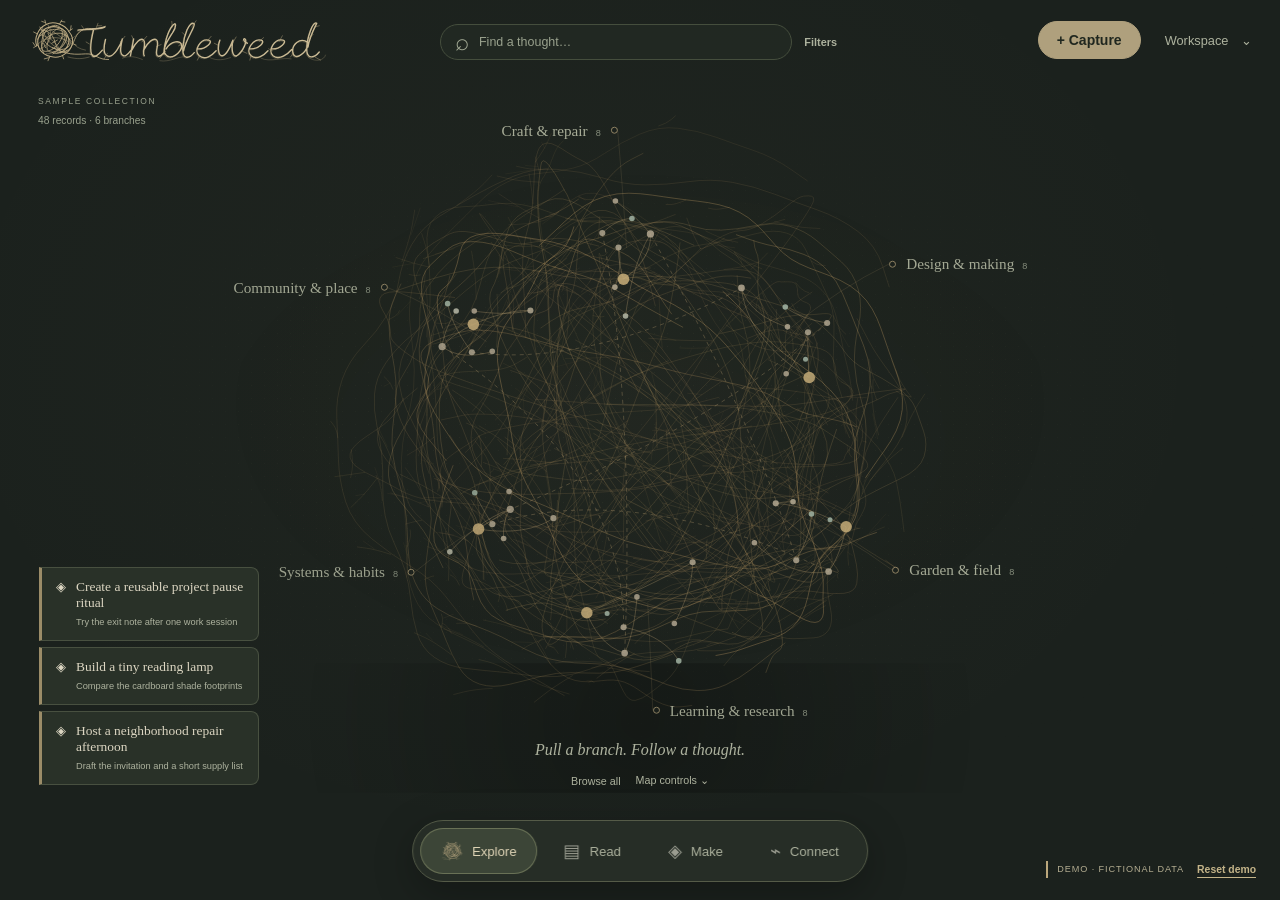
==== docs/index.html @ 44dcb873 "Discard opposing momentum when a graph swipe reverses direction" ====
<!doctype html>
<html lang="en"><head><meta charset="utf-8"><meta name="viewport" content="width=device-width,initial-scale=1"><title>Tumbleweed · Live demo</title><meta name="description" content="A living knowledge base with projects built in. Explore fictional records, gather ideas, and make something of them."><meta http-equiv="Content-Security-Policy" content="default-src 'self'; script-src 'self'; style-src 'self' 'unsafe-inline'; img-src 'self' data:; connect-src 'self'; object-src 'none'; base-uri 'none'"><link rel="icon" href="./favicon.svg?v=6e4d6adffa44"><link rel="stylesheet" href="./style.css?v=34fdeae2af04"><link rel="stylesheet" href="./specimen.css?v=c335b83e8648"><script src="./graph.js?v=e2f78379122f" defer></script><script src="./catalog.js?v=46ac04d624d8" defer></script><script src="./specimen.js?v=7e2a09590782" defer></script><script src="./demo-data.js?v=1d10bc9bbd48" defer></script><script src="./demo-model.js?v=5eaa20c61fe5" defer></script><script src="./demo-store.js?v=4294a35362fd" defer></script><script src="./app.js?v=b51d8ba93699" defer></script><script src="./demo-ui.js?v=cdccc9f09091" defer></script><link rel="stylesheet" href="./demo.css?v=04e514be0153"><script src="./context.js?v=81ff64c60347" defer></script><script src="./context-ui.js?v=6c9d27a02989" defer></script><link rel="stylesheet" href="./context.css?v=02a51be230de"></head>
<body>
<div class="shell">
 <aside class="sidebar"><button id="menu-toggle" aria-label="Toggle navigation" aria-expanded="false">☰</button><a class="brand" href="#graph" aria-label="Tumbleweed — explore knowledge"><svg class="brand-wordmark" aria-hidden="true" focusable="false" xmlns="http://www.w3.org/2000/svg" viewBox="0 0 480 90" fill="none">
  <title>Tumbleweed — an unraveling of stems</title>
  <defs>
    <!-- Each letter is drawn as a growing stem, rather than set in a font. -->
    <path id="unraveled-lettering" d="
      M80 29C91 27 109 29 123 24 M105 28C102 40 98 59 102 68C105 76 114 67 119 61
      M124 44C122 52 119 67 127 70C137 75 149 51 151 43C149 53 145 67 153 70C157 72 161 66 165 61
      M164 70C166 59 168 49 169 43M166 61C172 49 180 40 185 45C190 50 182 65 186 70M185 61C191 49 201 40 206 45C211 51 202 64 207 70C211 73 215 68 219 63
      M218 67C217 52 224 31 231 22C237 14 238 23 232 32C224 45 215 58 219 66C226 81 247 64 246 54C245 44 229 46 221 59
      M249 62C252 45 269 21 266 19C258 13 249 39 248 56C246 76 257 76 266 65
      M271 59C284 60 298 47 289 45C276 42 264 62 274 70C283 78 295 69 301 62
      M307 45C303 55 304 69 310 70C316 71 324 55 328 45C325 59 327 73 334 70C344 64 352 45 347 43C344 42 344 47 351 50
      M355 59C369 60 381 47 373 45C360 42 347 62 357 70C366 77 378 69 384 62
      M390 59C403 60 416 47 408 45C394 42 383 62 392 70C402 78 416 67 422 60
      M448 49C435 39 421 53 424 66C427 78 443 67 448 54M448 56C450 41 460 22 462 18C456 13 446 42 446 60C446 76 458 74 466 64"/>
  </defs>
  <!-- The original seed head opens on the right into the first letter. -->
  <g stroke="#bdab83" stroke-linecap="round" stroke-linejoin="round" transform="translate(1 5)">
    <path stroke-width="1.65" d="M13 49C8 37 16 20 28 15C40 8 58 15 65 27C75 39 70 55 58 62C45 73 24 65 18 55C11 43 15 29 28 21C41 15 59 20 63 34C69 50 53 65 38 60"/>
    <path stroke-width="1.3" d="M24 61C17 49 21 26 36 18C46 13 54 20 54 29C55 42 38 59 27 58C18 58 19 44 29 36C41 25 62 27 66 40C70 53 54 58 40 53C25 47 17 32 26 22"/>
    <path stroke-width="1.25" d="M14 39C23 23 47 18 57 28C67 37 54 54 43 58C28 63 27 52 32 39C36 27 50 15 56 24C63 34 54 53 39 62M20 24C30 23 40 32 42 43C46 56 52 63 62 56"/>
    <path stroke-width="1.05" opacity=".72" d="M14 47C26 35 48 32 63 42M22 18C23 33 34 51 58 57M31 16C33 28 58 33 62 47M18 54C34 49 38 32 34 23M28 62C45 63 67 41 60 29M17 32C28 31 50 45 51 61"/>
    <path stroke-width="1.2" d="M28 15L26 8M27 12L21 10M49 15L53 8M52 10L58 11M64 26L70 22M67 24L68 17M69 45L76 48M54 64L56 70M34 66L31 73M33 68L25 70M15 48L8 52M11 50L7 44M14 30L8 27M21 24L18 19M35 37L31 29M37 45L46 40M53 36L58 32M27 52L24 45"/>
  </g>
  <g stroke="#bdab83" stroke-linecap="round" stroke-linejoin="round">
    <!-- Unwinding fibers lead into the crossbar and the lower writing strand. -->
    <path stroke-width="1.35" d="M47 64C78 70 68 35 89 28C99 24 113 30 124 23M39 57C64 69 75 68 92 67C108 66 112 77 129 76"/>
    <path stroke-width=".8" opacity=".7" d="M55 35C74 45 70 57 92 61M68 43C81 39 80 28 96 26M64 72C80 76 87 75 98 72"/>
    <use href="#unraveled-lettering" stroke-width=".85" opacity=".47" transform="translate(-1.3 1.7)"/>
    <use href="#unraveled-lettering" stroke-width="2.2" stroke="#caba94"/>
    <!-- Sparse forks and loose fibers keep the letter silhouettes readable. -->
    <path stroke-width=".9" opacity=".8" d="M90 28L86 22M98 51L93 48M108 28L112 18M111 22L118 22M127 66L122 75M148 48L155 39M169 45L166 38M182 48L190 39M206 55L213 52M217 67L211 74M231 24L230 15M241 54L250 50M252 38L247 33M262 24L269 14M275 69L271 77M287 46L293 39M304 53L298 50M326 52L333 40M341 62L350 66M357 69L355 77M370 47L377 41M391 62L385 59M402 47L407 38M425 65L420 72M450 42L456 36M459 24L466 22M459 72L468 77"/>
    <path stroke-width=".75" opacity=".58" d="M151 74C163 69 173 72 183 76M211 78C227 81 241 70 251 72M291 73C303 79 314 76 324 73M373 74C387 81 407 72 421 75M449 73C461 81 474 77 476 69"/>
  </g>
</svg>
</a>
 <button class="primary capture" id="capture">+ Capture</button>
 <nav class="workspace-dock" aria-label="Workspace"><button data-view="graph"><span aria-hidden="true"><img class="dock-mark" src="./favicon.svg?v=6e4d6adffa44" alt="" width="22" height="22"></span> Explore</button><button data-view="knowledge"><span>▤</span> Read <b id="record-count">0</b></button><button data-view="projects"><span>◈</span> Make <b id="project-count">0</b></button><button data-view="discover"><span>⌁</span> Connect</button></nav>
 <div class="sidebar-bottom"><details class="workspace-tools"><summary>Workspace</summary><nav aria-label="Tools"><button data-view="decisions">Decisions</button><button data-view="imports">Demo workspace & backups</button><button data-view="review">Collection review</button><button data-view="guide">Field guide</button></nav><div class="local-badge"><i></i><div>Your browser copy<small id="save-label">Opening demo…</small></div></div></details></div>
 </aside>
 <main><header><div class="breadcrumb">WORKSPACE <span>/</span> <b id="view-label">Tumbleweed</b></div><button class="subtle" id="reload">Reload</button><button class="subtle" id="backup">Export backup</button></header>
 <div class="page-heading"><div><div class="eyebrow" id="eyebrow">CONNECTIONS THAT COMPOUND</div><h1 id="title">Your knowledge, connected.</h1><p id="subtitle">Follow the evidence. Find what your next project can use.</p></div><div class="heading-stat"><strong id="count">0</strong><span>pieces of knowledge</span></div></div>
 <section class="toolbar" aria-label="Knowledge filters"><label class="search"><span>⌕</span><input id="search" type="search" placeholder="Find a thought…" aria-label="Search knowledge"></label><button id="filter-toggle" type="button" aria-expanded="false">Filters</button><select id="collection" aria-label="Collection"><option value="">All collections</option></select><select id="sort" aria-label="Sort records"><option value="title">Title A–Z</option><option value="recent">Newest dated first</option></select><select id="topic" aria-label="Topic"><option value="">All topics</option></select><select id="coverage" aria-label="Evidence coverage"><option value="">All evidence</option></select><details class="filters"><summary>More filters</summary><div><label>From date <input id="from-date" type="date"></label><label>To date <input id="to-date" type="date"></label><label><input id="archived" type="checkbox"> Include archived</label><button id="clear-filters">Clear filters</button></div></details></section>
 <div id="content" aria-live="polite"></div>
 </main>
</div>
<dialog id="detail" class="detail-dialog"><div id="detail-content"></div></dialog>
<dialog id="editor"><form id="edit-form"><div class="dialog-head"><h2 id="editor-title">Capture something</h2><button type="button" data-close="editor" aria-label="Close editor">×</button></div><input type="hidden" name="id"><div class="form-grid"><label>Kind<select name="kind"><option value="note">Note</option><option value="project">Project</option><option value="experience">Experience</option><option value="resource">Resource</option><option value="decision">Decision</option></select></label><label>Status<select name="status"><option value="reference">Reference</option><option value="planned">Planned</option><option value="active">Active</option><option value="paused">Paused</option><option value="completed">Completed</option></select></label></div><label>Title<input name="title" required maxlength="500"></label><label>Notes / context<textarea name="summary" rows="8"></textarea></label><label>Collection <small>Optional personal grouping</small><input name="collection" maxlength="120"></label><label>Topics <small>Comma separated</small><input name="topics"></label><label>Resource link <small>Optional</small><input name="url" type="url" placeholder="https://"></label><div class="project-fields"><h3>Continue with a clear next step</h3><label>I stopped at<input name="stopped_at"></label><label>Next time, start with<input name="next_action"></label><label>Before leaving, put away<input name="put_away"></label><label>Tasks <small>One per line; start completed tasks with [x]</small><textarea name="tasks" rows="4"></textarea></label></div><p class="muted" id="edit-note"></p><div class="form-error" role="alert"></div><footer><button type="button" data-close="editor">Cancel</button><button class="primary" type="submit">Save in this browser</button></footer></form></dialog>
<dialog id="link-dialog"><form id="link-form"><div class="dialog-head"><h2>Make a meaningful connection</h2><button type="button" data-close="link-dialog" aria-label="Close connection editor">×</button></div><label>From<select name="from" required></select></label><label>Relationship<select name="relation"><option value="supports">Supports</option><option value="informs">Informs</option><option value="depends_on">Depends on</option><option value="implements">Implements</option><option value="grew_from">Grew from</option><option value="revision_of">Revision of</option><option value="supersedes">Supersedes</option><option value="related_to">Related to</option><option value="links_to">Links to</option></select></label><label>To<select name="to" required></select></label><label>Basis<select name="basis"><option value="inferred">Inferred association</option><option value="explicit">Explicit relationship</option></select></label><label>Why does this connection matter?<textarea name="rationale" rows="4" required></textarea></label><p class="muted">Shared topics suggest relevance. They do not establish dependency or prove a claim.</p><div class="form-error" role="alert"></div><footer><button type="button" data-close="link-dialog">Cancel</button><button class="primary">Save relationship</button></footer></form></dialog>
<dialog id="confirm-dialog"><div class="dialog-head"><h2 id="confirm-title"></h2></div><p id="confirm-text"></p><footer><button id="confirm-no">Cancel</button><button class="primary" id="confirm-yes">Continue</button></footer></dialog>
<div id="toast" role="status" hidden></div>
<noscript>This local application requires JavaScript. Your data remains in the data folder.</noscript>
<aside class="demo-banner" aria-label="Demo status"><span>DEMO · FICTIONAL DATA</span><button id="demo-banner-reset">Reset demo</button></aside></body></html>
---- docs/style.css ----
@charset "UTF-8";
:root{font-family:Inter,"Segoe UI",sans-serif;color:#1f3032;background:#f5f7f8;font-size:16px;--green:#235b51;--line:#e1e7e8;--muted:#607477;--purple:#7f70bd;--blue:#427ea9;--orange:#bd8543}
[hidden]{display:none!important}#menu-toggle{display:none}
.record-card{min-width:0;overflow-wrap:anywhere}.record-card>*{max-width:100%}.title-muted{color:#a0a39b}
*{box-sizing:border-box}body{margin:0}button,input,select,textarea{font:inherit}button,a,input,select,textarea,summary{outline-offset:4px}button{cursor:pointer;border:1px solid #d5dfe0;background:white;color:#30484a;padding:10px 15px;border-radius:8px;font-size:.875rem;font-weight:600}button:hover{background:#edf4f2;border-color:#a7beb8}button:disabled{opacity:.5;cursor:wait}button.primary{background:#245d52;color:white;border-color:#245d52}button.primary:hover{background:#17483f}.subtle{background:transparent}.shell{display:grid;grid-template-columns:242px minmax(0,1fr);min-height:100vh}.sidebar{position:sticky;top:0;height:100vh;border-right:1px solid var(--line);background:#fff;padding:30px 18px 18px;display:flex;flex-direction:column}.brand{display:flex;align-items:center;gap:11px;color:#183b36;text-decoration:none;font-size:1.35rem;font-weight:750;padding:0 8px 30px}.brand-mark{font-size:2.4rem;line-height:1}.brand small{display:block;font-size:.63rem;letter-spacing:.14em;color:#7b8b8a;margin-top:5px}.capture{width:100%;margin-bottom:26px;padding:13px}nav{display:flex;flex-direction:column;gap:6px}nav button{border:0;background:none;text-align:left;display:flex;align-items:center;gap:12px;padding:12px 14px;font-weight:500}nav button span{width:20px;font-size:1.15rem;color:#67827d}nav button.active{background:#e7f0ed;color:#164f41;font-weight:650}nav b{margin-left:auto;font-size:.75rem;background:#e6ecea;border-radius:5px;padding:2px 6px}.sidebar-bottom{margin-top:auto}.local-badge{border-top:1px solid var(--line);margin-top:20px;padding:20px 8px 0;display:flex;gap:10px;font-size:.8rem}.local-badge i{width:7px;height:7px;background:#488676;border-radius:50%;margin-top:6px}.local-badge small{display:block;font-size:.75rem;color:var(--muted);margin-top:5px}main{min-width:0;padding:0 38px 40px}header{height:78px;border-bottom:1px solid var(--line);display:flex;align-items:center;gap:10px}.breadcrumb{flex:1;font-size:.7rem;letter-spacing:.12em;color:#718588}.breadcrumb span{margin:0 14px;color:#a4b2b2}.breadcrumb b{font-size:.8rem;letter-spacing:0;font-weight:500;color:#475f60}.page-heading{display:flex;align-items:center;justify-content:space-between;gap:20px;padding:34px 0 25px}.eyebrow{font-size:.69rem;letter-spacing:.18em;color:#588275;font-weight:700}h1{font-size:clamp(1.7rem,2.5vw,2.5rem);letter-spacing:-.04em;margin:10px 0;font-weight:600}h2{font-size:1.25rem;letter-spacing:-.02em;font-weight:600}h3{font-size:1rem;font-weight:650}p{line-height:1.65}.page-heading p{color:var(--muted);margin:0;font-size:.9rem}.heading-stat{text-align:right;flex-shrink:0}.heading-stat strong{display:block;font-size:2rem;font-weight:500;letter-spacing:-.04em}.heading-stat span{font-size:.75rem;color:var(--muted)}.toolbar{display:flex;gap:10px;margin-bottom:20px;align-items:center}.search{display:flex;align-items:center;gap:10px;flex:1;border:1px solid #dbe4e5;border-radius:8px;background:#fff;padding:0 13px}.search span{font-size:1.5rem;color:#77918c}.search input{width:100%;border:none;background:none;padding:12px 0;font-size:.875rem;min-width:100px}.toolbar select{max-width:190px}input,textarea,select{color:#2a4042;background:#fff;border:1px solid #d4dfe0;border-radius:7px;padding:10px 12px;font-size:.875rem}textarea{resize:vertical;line-height:1.6}.filters{position:relative;font-size:.875rem;z-index:3}.filters summary{cursor:pointer;list-style:none;border:1px solid #d4dfe0;border-radius:7px;padding:11px 12px;background:white}.filters>div{position:absolute;right:0;top:50px;width:245px;background:white;padding:18px;box-shadow:0 12px 45px #173c3920;border:1px solid var(--line);border-radius:10px}.filters label{display:block;margin-bottom:12px}.filters input[type=date]{display:block;width:100%;margin-top:6px}.graph-layout{display:grid;grid-template-columns:minmax(0,1fr) 285px;gap:18px}.graph-card{background:#fff;border:1px solid var(--line);border-radius:13px;overflow:hidden;position:relative}.graph-top{display:flex;justify-content:space-between;gap:15px;align-items:center;padding:19px 22px;border-bottom:1px solid #edf1f1}.graph-top strong{font-size:.9rem;font-weight:600}.graph-top small{display:block;color:var(--muted);font-size:.75rem;margin-top:4px}.pill{display:inline-block;font-size:.72rem;border:1px solid #dce6e3;background:#f6faf8;color:#4e7368;padding:5px 9px;border-radius:20px;white-space:nowrap}.graph-stage{height:470px;position:relative;background:radial-gradient(ellipse at center,#f2f8f6 0%,#fff 72%)}canvas{width:100%;height:100%;display:block;cursor:grab;touch-action:none}.graph-hint{position:absolute;bottom:15px;left:20px;font-size:.72rem;color:#78908a;pointer-events:none}.graph-controls{display:flex;gap:6px;position:absolute;right:15px;bottom:15px}.graph-controls button{padding:6px 10px;background:#fffffff0}.graph-footer{border-top:1px solid #edf1f1;padding:15px 20px;display:flex;gap:17px;flex-wrap:wrap;color:var(--muted);font-size:.75rem}.legend-dot{display:inline-block;width:7px;height:7px;border-radius:50%;margin-right:6px}.side-stack{display:flex;flex-direction:column;gap:16px}.panel{background:#fff;border:1px solid var(--line);border-radius:12px;padding:22px}.panel h2{margin:0 0 14px;font-size:1rem}.panel p{font-size:.875rem;color:var(--muted)}.panel small{font-size:.75rem;color:var(--muted);line-height:1.6}.mini-record{border:0;border-bottom:1px solid #edf1f1;border-radius:0;background:none;padding:12px 0;display:block;width:100%;text-align:left;font-size:.875rem;font-weight:500;line-height:1.45}.mini-record:last-child{border:0}.mini-record small{display:block;margin-top:5px;font-size:.72rem}.section-heading{display:flex;align-items:center;justify-content:space-between;gap:14px;margin:25px 0 15px}.section-heading h2{margin:0}.section-heading span{font-size:.8rem;color:var(--muted)}.cards{display:grid;grid-template-columns:repeat(3,minmax(0,1fr));gap:16px}.record-card{background:#fff;border:1px solid var(--line);border-radius:11px;padding:21px;cursor:pointer;text-align:left;color:inherit;display:flex;flex-direction:column;gap:10px;font-weight:400;min-height:205px;transition:border-color .15s,transform .15s}.record-card:hover{transform:translateY(-2px);background:white;border-color:#9dbcb0}.card-meta{display:flex;gap:8px;align-items:center;font-size:.69rem;text-transform:uppercase;letter-spacing:.08em;color:#6d8981}.record-card h3{font-size:1.05rem;line-height:1.45;margin:0;color:#233e3a}.record-card p{font-size:.875rem;color:var(--muted);margin:0;display:-webkit-box;-webkit-line-clamp:3;-webkit-box-orient:vertical;overflow:hidden}.tags{display:flex;gap:6px;flex-wrap:wrap;margin-top:auto;padding-top:8px}.tag{background:#f0f4f4;color:#58716c;font-size:.7rem;border-radius:4px;padding:4px 7px}.empty{padding:45px;background:#fff;border:1px dashed #b6cbc5;border-radius:12px;text-align:center;max-width:750px;margin:20px auto}.empty h2{font-size:1.4rem}.empty p{color:var(--muted)}.empty button{margin-top:10px}.notice{padding:15px 18px;border:1px solid #dbe7e2;background:#eef5f2;border-radius:8px;font-size:.875rem;line-height:1.6;margin-bottom:18px;color:#405f55}.muted{color:var(--muted);font-size:.875rem}.detail-dialog{width:830px;max-height:92vh}.dialog-head{display:flex;justify-content:space-between;align-items:flex-start;gap:20px;margin-bottom:20px}.dialog-head h2{margin:0;line-height:1.45;font-size:1.45rem}.dialog-head button{border:0;font-size:1.4rem;padding:0 8px;background:none}.detail-actions{display:flex;gap:8px;flex-wrap:wrap;margin:20px 0}.prose{white-space:pre-wrap;overflow-wrap:anywhere;line-height:1.75;font-size:.95rem}.evidence-box{border:1px solid var(--line);border-radius:8px;padding:17px;margin:12px 0}.evidence-box p{margin:8px 0;font-size:.875rem}.evidence-box summary{cursor:pointer;color:#2b554c;line-height:1.5}.evidence-box pre,pre.raw{white-space:pre-wrap;word-break:break-word;font-family:Consolas,monospace;font-size:.8rem;color:#455b5d;background:#f5f7f8;padding:12px;border-radius:6px;max-height:350px;overflow:auto}.status{display:inline-block;background:#edf0f8;color:#655783;padding:4px 7px;border-radius:4px;font-size:.72rem;margin-right:5px}.status.inferred{background:#fff3df;color:#816125}.source-id{font-family:Consolas,monospace;font-size:.75rem;word-break:break-all;color:#647877}.connection{display:flex;gap:10px;align-items:flex-start;padding:15px 0;border-bottom:1px solid var(--line)}.connection>div{flex:1;min-width:0}.connection button.record-link{border:0;background:none;padding:0;text-align:left;font-size:.9rem;color:#245f52}.connection p{font-size:.875rem;margin:8px 0;line-height:1.6}.connection small{color:var(--muted)}.connection .direction{font-size:1.4rem;color:#8ca89f}.tasks label{display:flex;gap:10px;padding:10px 0;border-bottom:1px solid #edf1f1;font-size:.9rem}.tasks input{width:18px;height:18px}.tasks .done{text-decoration:line-through;color:#7b8c8c}dialog{width:640px;max-width:calc(100vw - 28px);max-height:90vh;border:1px solid var(--line);border-radius:14px;padding:28px;color:#233c3a;box-shadow:0 25px 100px #122c3940}dialog::backdrop{background:#19343269;backdrop-filter:blur(3px)}dialog label{display:block;font-size:.875rem;font-weight:500;margin:14px 0}dialog label>input,dialog label>select,dialog label>textarea{display:block;width:100%;margin-top:7px}dialog label small{font-weight:400;color:var(--muted);margin-left:5px}dialog footer{display:flex;gap:10px;justify-content:flex-end;border-top:1px solid var(--line);padding-top:20px;margin-top:24px}.form-grid{display:grid;grid-template-columns:1fr 1fr;gap:15px}.project-fields{border-top:1px solid var(--line);margin-top:20px;padding-top:5px}.form-error{color:#973f3f;font-size:.875rem;line-height:1.6}.import-grid{display:grid;grid-template-columns:1fr 1fr;gap:20px}.import-grid label{display:block;margin:15px 0;font-size:.875rem}.import-grid input{display:block;width:100%;margin-top:8px}.import-grid input[type=file]{font-size:.8rem;padding:10px}.preview{margin-top:20px}.conflict{padding:12px;border:1px solid #e3d9c7;background:#fffaf1;margin:10px 0;border-radius:8px}.conflict label{display:flex;gap:10px;align-items:center;font-size:.9rem}.conflict input{width:auto}.diff{display:grid;grid-template-columns:1fr 1fr;gap:10px}.diff pre{max-height:200px}.history-row{padding:16px 0;border-top:1px solid var(--line);display:flex;justify-content:space-between;align-items:center;gap:15px;font-size:.875rem}.history-row small{display:block;margin-top:6px;color:var(--muted)}.guide{max-width:900px}.guide p,.guide li{font-size:.95rem;line-height:1.8}.guide li{margin:10px 0}.guide code{background:#eef2f3;padding:3px 6px;overflow-wrap:anywhere}.guide a{color:#23664f}.suggestion{margin-bottom:14px}.suggestion h3{font-size:1.1rem;line-height:1.5}.suggestion p{font-size:.875rem}.suggestion footer{display:flex;gap:10px}.view-switch{display:flex;gap:8px}.results-note{font-size:.8rem;color:var(--muted);margin-bottom:16px}#toast{position:fixed;bottom:25px;left:50%;transform:translateX(-50%);padding:14px 22px;background:#183e36;color:white;border-radius:9px;box-shadow:0 6px 35px #0002;z-index:100;font-size:.9rem;max-width:90vw}#confirm-dialog{max-width:480px}.progress{height:4px;background:#e9efed;border-radius:10px;margin-top:6px;overflow:hidden}.progress span{display:block;background:#57947c;height:100%}.pagination{display:flex;justify-content:center;align-items:center;gap:15px;margin:22px 0;font-size:.875rem}.detail-section{margin-top:28px}.detail-section h3{margin-bottom:12px}.topic-buttons{display:flex;gap:6px;flex-wrap:wrap}.topic-buttons button{font-size:.75rem;padding:5px 9px}.small-label{color:var(--muted);font-size:.75rem}.error-banner{padding:20px;background:#fff1ef;color:#8a3830;border:1px solid #eac8c4;border-radius:8px}.filter-empty{padding:24px;text-align:center;font-size:.875rem;color:var(--muted)}
@media(min-width:1500px){main{padding-left:55px;padding-right:55px}.graph-stage{height:540px}.graph-layout{grid-template-columns:minmax(0,1fr) 330px}}
@media(max-width:1150px){.shell{grid-template-columns:205px minmax(0,1fr)}.sidebar{padding:25px 12px}.brand{font-size:1.15rem}main{padding:0 24px 30px}.graph-layout{grid-template-columns:1fr}.side-stack{display:grid;grid-template-columns:1fr 1fr}.cards{grid-template-columns:repeat(2,minmax(0,1fr))}.toolbar{flex-wrap:wrap}.search{flex-basis:100%}.graph-stage{height:440px}}
@media(max-width:700px){.shell{display:block}.sidebar{position:static;height:auto;border-right:0;padding:18px 16px}.brand{padding-bottom:15px}.capture{margin-bottom:12px}.sidebar nav{flex-direction:row;flex-wrap:wrap;gap:3px}.sidebar nav button{padding:8px;font-size:.8rem}.sidebar nav button span{display:none}.sidebar-bottom{margin-top:8px}.local-badge{display:none}main{padding:0 16px 25px}header{height:60px}.breadcrumb{font-size:.6rem}.breadcrumb span{margin:0 6px}.page-heading{padding:24px 0 18px}.heading-stat{display:none}.cards,.side-stack,.import-grid{grid-template-columns:1fr}.toolbar select{max-width:calc(50% - 5px);flex:1}.graph-stage{height:365px}.graph-top{padding:16px}.graph-hint{bottom:55px}.graph-footer{gap:10px;font-size:.7rem}.form-grid,.diff{grid-template-columns:1fr}dialog{padding:22px}.detail-actions button{flex:1}.page-heading p{font-size:.85rem}h1{font-size:1.8rem}}
@media(prefers-reduced-motion:reduce){*{transition:none!important;scroll-behavior:auto!important}}
/* Match the original Tumbleweed's charcoal, paper-gold and fine branching lines. */
:root{color-scheme:dark;color:#e3e3db;background:#191b1c;--green:#dfb477;--line:#303435;--muted:#a2a7a4;--purple:#b8a5d2;--blue:#8cb8c7;--orange:#dfb477}
body{background:#191b1c}.sidebar{background:#161819}.brand{color:#e7e5dc}.brand-mark{color:#dbb77e}.brand small{color:#8c928d}.sidebar nav button{color:#a9afaa}.sidebar nav button span{color:#9b9d91}.sidebar nav button.active{color:#e9c68b;background:#302a21}.sidebar nav b{background:#34342e;color:#c3c8be}.local-badge{color:#bec7bc}.local-badge i{background:#d8b375}.breadcrumb{color:#8d9791}.breadcrumb b{color:#c2c9c1}.breadcrumb span{color:#747a74}button{background:#222627;color:#d5d8d0;border-color:#3e4444}button:hover{background:#303433;border-color:#696b5b}button.primary{background:#dfb477;border-color:#dfb477;color:#201e19}button.primary:hover{background:#ebc68e;border-color:#ebc68e}.subtle{background:transparent}.eyebrow{color:#b1a58d}.page-heading{padding-top:34px;padding-bottom:25px}h1{font-size:clamp(1.85rem,2.6vw,2.7rem);max-width:680px;line-height:1.2;letter-spacing:-.045em;font-weight:500}.page-heading p{color:#9a9f9b}input,select,textarea{background:#1b1e1f;border-color:#3b4241;color:#e0e2d9}.search{background:#1f2223;border-color:#343a39}.search input{color:#e1e2d9}.search span{color:#a2a994}.filters summary,.filters>div{background:#232728;border-color:#3a403e}.panel,.record-card,.graph-card{background:#1d2021;border-color:#333737}.graph-card{background:#1a1c1d}.graph-top{border-color:#303433}.graph-stage{background:radial-gradient(ellipse at 48% 48%,#202221 0%,#1a1c1d 69%);height:540px}.graph-controls button{background:#222626eb;border-color:#414844;color:#dddcca}.graph-hint{color:#989c8f}.graph-footer{border-color:#303433;color:#a6afa5}.graph-footnote{padding:0 20px 15px;color:#8e978d;font-size:.72rem;line-height:1.6}.pill{background:#292c26;border-color:#454737;color:#c9c4a5}.graph-options{display:flex;gap:16px;align-items:center;padding:14px 20px 0;flex-wrap:wrap}.graph-options select{flex:1;max-width:300px;min-width:140px;font-size:.8rem}.graph-options label{font-size:.75rem;color:#b3b9aa;display:flex;align-items:center;gap:6px}.graph-options input{accent-color:#dfb477}.record-card:hover{background:#222726;border-color:#6f715c}.record-card h3{color:#dedfd4}.card-meta{color:#b8ad94}.tag{background:#2c3330;color:#afbfb1}.tags{gap:7px}.mini-record{border-color:#303736;color:#dedfd4}.notice{background:#292b24;border-color:#444636;color:#c8c9b7}.empty{background:#1d2121;border-color:#5a655b}.evidence-box{border-color:#3a4340}.evidence-box summary{color:#d5c59f}.evidence-box pre,pre.raw{color:#bec9c0;background:#171b1c}.status{background:#32313c;color:#c6bbd8}.status.inferred{background:#383021;color:#dabd82}.source-id{color:#a0afa3}.connection{border-color:#343d37}.connection .direction{color:#b1a583}.connection button.record-link{color:#e0c58d}.tasks label{border-color:#333c35}.tasks input{accent-color:#dfb477}.tasks .done{color:#93a28f}.progress{background:#333a32}.progress span{background:#c3ac79}dialog{background:#222627;border-color:#414a43;color:#e0e1d7}dialog::backdrop{background:#080d0fc9}.conflict{background:#302a21;border-color:#635338}.guide a,.prose a{color:#e0c08b}.guide code{background:#30362f}.error-banner{background:#392726;border-color:#72514b;color:#edc2b6}.form-error{color:#efb5a6}#toast{background:#e0bd84;color:#25241d}.graph-controls{bottom:16px}.record-card:focus-visible,button:focus-visible,a:focus-visible{outline:2px solid #e0bd84}.connection small,.panel small{color:#a3aea2}
@media(min-width:1500px){.graph-stage{height:610px}.graph-layout{grid-template-columns:minmax(0,1fr) 310px}}
@media(max-width:1150px){.graph-stage{height:520px}}
@media(max-width:700px){.graph-stage{height:430px}.graph-options{padding:12px 15px 0;gap:11px}.graph-options select{max-width:100%}h1{font-size:2rem}.graph-footnote{font-size:.72rem}.graph-hint{bottom:60px}.graph-controls{right:12px;bottom:15px}.brand{padding-bottom:15px}}
@media(max-width:700px){.sidebar{display:grid;grid-template-columns:auto 1fr auto;align-items:center;gap:12px;padding:15px}#menu-toggle{display:block;padding:8px 10px}.brand{padding:0;font-size:1.1rem;gap:7px}.brand-mark{font-size:1.8rem}.brand small{font-size:.56rem}.capture{margin:0;width:auto;font-size:0;padding:9px 14px}.capture::after{content:'+';font-size:1.25rem}.sidebar>nav,.sidebar-bottom{display:none}.sidebar.mobile-open>nav,.sidebar.mobile-open .sidebar-bottom{display:flex;grid-column:1/-1}.sidebar.mobile-open .sidebar-bottom nav{display:flex}.sidebar-bottom{margin-top:0}header{height:55px}.page-heading{padding-top:22px}}

/* Review: readable, source-preserving collections and conversations. */
.toolbar{flex-wrap:wrap}.toolbar .search{min-width:220px;flex:1}.collection-shortcuts{display:flex;flex-wrap:wrap;gap:8px;margin:0 0 22px}.collection-shortcuts button{border-radius:20px;padding:9px 14px}.collection-shortcuts small{margin-left:6px;color:var(--muted)}.review-stats{display:grid;grid-template-columns:repeat(4,minmax(0,1fr));gap:14px}.review-stats strong{font-size:32px;color:var(--green)}.review-stats~.panel{margin-top:18px}.message{border:1px solid var(--border);border-radius:12px;padding:18px;margin:14px 0;background:rgba(255,255,255,.025)}.message.user-message{border-left:3px solid #c6a15d}.message header{padding:0;margin-bottom:14px;display:flex;justify-content:space-between;gap:12px;flex-wrap:wrap}.message time{font-size:12px;color:var(--muted)}.message details{margin-top:15px}.message .prose{overflow-wrap:anywhere;white-space:pre-wrap}.record-card .small-label{line-height:1.6}select:disabled{opacity:.6}@media(max-width:700px){.review-stats{grid-template-columns:repeat(2,minmax(0,1fr))}.toolbar>*{max-width:100%}}

.detail-jumps{display:flex;flex-wrap:wrap;gap:6px;margin:14px 0}.detail-jumps button{font-size:12px;padding:6px 10px}.detail-section{scroll-margin-top:16px}
/* Tumbleweed spatial workspace — local, source-preserving, no external assets. */
:root{--paper:#d9ccb1;--ink:#292922;--amber:#ddb879;--muted:#aaa99c;--line:#ffffff16;font-family:"Segoe UI",sans-serif;background:#171b1a}body{background:radial-gradient(ellipse at 48% 30%,#2e302820,transparent 60%),#171b1a}.shell{display:block;min-height:100vh}.sidebar{position:relative;z-index:12;height:86px;display:flex;flex-direction:row;align-items:center;padding:20px 38px;border:0;background:transparent;gap:24px}.brand{padding:0;gap:12px;font-family:Georgia,serif;font-size:1.6rem;font-weight:400;letter-spacing:-.05em}.brand-mark{font-size:2.7rem;line-height:1}.brand small{font-family:"Segoe UI",sans-serif;font-size:.54rem;letter-spacing:.19em;margin-top:7px;color:#a7a695}.capture{width:auto;margin:0 0 0 auto;padding:10px 18px;border-radius:30px}.sidebar-bottom{margin:0}.workspace-tools{position:relative;font-size:.8rem}.workspace-tools>summary{cursor:pointer;padding:10px 0;color:#b7baac;list-style:none}.workspace-tools>summary:after{content:' ⌄';margin-left:9px}.workspace-tools[open]{background:#232823;border-radius:12px}.workspace-tools[open]>summary{padding:10px 15px}.workspace-tools>nav{position:absolute;right:0;top:36px;width:230px;padding:14px;background:#232823;border:1px solid #4c5140;border-radius:12px 12px 0 0;box-shadow:0 20px 60px #0008}.workspace-tools .local-badge{position:absolute;right:0;top:236px;width:230px;background:#232823;padding:15px;margin:0;border:1px solid #4c5140;border-top:0;border-radius:0 0 12px 12px;font-size:.73rem}.workspace-dock{position:fixed;bottom:22px;left:50%;transform:translateX(-50%);display:flex!important;flex-direction:row!important;gap:5px;padding:7px;border:1px solid #747b4e50;background:#252a24f2;backdrop-filter:blur(16px);border-radius:45px;box-shadow:0 12px 50px #0006;z-index:20}.sidebar .workspace-dock button{padding:12px 21px;border-radius:30px;font-size:.82rem;white-space:nowrap;gap:9px}.sidebar .workspace-dock button.active{background:#d9ba80;color:#25281f}.sidebar .workspace-dock button.active span{color:#25281f}.workspace-dock b{display:none}.workspace-dock span{display:inline!important;width:auto!important}.sidebar nav button{color:#bfc2b3}.sidebar #menu-toggle{display:none!important}main{padding:0 38px 120px;max-width:1800px;margin:auto}main>header{position:absolute;top:29px;right:270px;height:auto;border:0;gap:12px}.breadcrumb{display:none}main>header button{font-size:.72rem;border:0;color:#a5aa9e;padding:5px;background:none}.page-heading{padding:30px 0 24px;align-items:flex-end}.page-heading h1{font-family:Georgia,"Times New Roman",serif;font-size:clamp(2.5rem,4.2vw,4.7rem);font-weight:400;letter-spacing:-.055em;line-height:1.06;max-width:1000px}.page-heading h1 em{font-weight:400;color:#dec38e}.page-heading p{font-size:.85rem;color:#a7aa9c;margin-top:18px}.eyebrow,.margin-label{font-family:"Segoe UI",sans-serif;font-size:.6rem;letter-spacing:.19em;color:#a99e7d;font-weight:500}.heading-stat{display:none}.toolbar{gap:9px;padding:0;margin:0 0 22px}.toolbar .search{background:transparent;border:0;border-bottom:1px solid #a7ad922e;border-radius:0;max-width:400px;padding-left:0;min-width:200px}.toolbar input{font-size:.8rem}.toolbar select,.filters summary{font-size:.72rem;background:#1f241f;border-color:#777f4a30;padding:9px 10px;max-width:175px;border-radius:20px}.toolbar #sort{max-width:145px}.filters>div{z-index:30}.landscape{position:relative;display:grid;grid-template-columns:210px minmax(300px,1fr) 255px;gap:24px;isolation:isolate;min-height:610px}.landscape-grain{position:absolute;inset:-250px -38px -80px;pointer-events:none;z-index:-1;opacity:.2;background-image:radial-gradient(#bcb08230 .65px,transparent .65px);background-size:7px 7px;mask-image:radial-gradient(ellipse,black,transparent 72%)}.branch-index{padding-top:40px}.branch-index .margin-label{margin-bottom:23px}.branch-choice{position:relative;display:flex;align-items:center;gap:11px;width:100%;text-align:left;padding:13px 0;border:0;border-bottom:1px solid #ffffff09;border-radius:0;background:transparent;font-weight:400;font-size:.77rem;color:#b5b8a7}.branch-choice:hover,.branch-choice.chosen{background:none;color:#ebc589;border-color:#b3a46f66}.branch-choice.chosen:before{content:'';width:5px;height:5px;background:#d6b475;border-radius:50%;position:absolute;left:-12px}.branch-number{font-family:Consolas,monospace;font-size:.58rem;color:#777d6e}.branch-choice small{margin-left:auto;color:#8e927d;font-size:.65rem}.branch-index p{font-size:.65rem;color:#7f8777;line-height:1.8;margin-top:25px}.text-action{border:0;border-radius:0;border-bottom:1px solid #7b80502e;background:none;padding:12px 0;color:#d7bd88;font-weight:400;font-size:.75rem}.text-action:hover{background:none;color:#ffdda2}.tumbleweed-field{min-width:0;position:relative}.field-caption{display:flex;justify-content:space-between;align-items:center;margin:0 0 -20px;padding:0 14px;font-size:.56rem;letter-spacing:.19em;color:#838b7c}.field-caption small{font-size:.62rem;letter-spacing:0;color:#9b9e8d}.landscape .graph-stage{height:570px;background:transparent;overflow:hidden}.landscape .graph-controls{bottom:15px;right:10px;gap:2px}.landscape .graph-controls button{background:#24291e88;border:0;border-radius:50%;padding:6px 9px;font-size:.7rem}.landscape .graph-hint{left:15px;bottom:20px;font-size:.63rem;color:#909480}.landscape .graph-options{padding:0 12px;margin:0;gap:12px}.landscape .graph-options select{background:transparent;border:0;border-bottom:1px solid #5c634d;border-radius:0;font-size:.71rem;max-width:245px;padding:8px 0}.landscape .graph-options label{font-size:.65rem;color:#9ba58e}.landscape .graph-options input{width:12px;height:12px}.field-legend{display:flex;justify-content:center;gap:20px;margin-top:25px;font-size:.6rem;color:#959d87}.twig-note{text-align:center;font-size:.57rem;color:#7d8573;margin:10px auto;max-width:400px;line-height:1.6}.field-notes{padding-top:40px}.field-notes h2{font-family:Georgia,serif;font-size:1.5rem;font-weight:400;letter-spacing:-.025em;margin:15px 0}.thread-list{max-height:280px;overflow:auto;scrollbar-width:thin;scrollbar-color:#525840 transparent;padding-right:9px}.thread-entry{display:block;width:100%;position:relative;text-align:left;border:0;border-bottom:1px solid #9c9b6220;background:transparent;border-radius:0;padding:13px 18px 13px 0;font-weight:400;line-height:1.5}.thread-entry:hover{background:#c7c78708}.thread-entry small{display:block;font-size:.56rem;text-transform:uppercase;letter-spacing:.1em;color:#91967f;margin-bottom:5px}.thread-entry span{font-size:.79rem;color:#d0d1bd}.thread-entry i{position:absolute;right:0;top:31px;font-style:normal;color:#bca978}.project-seed{margin-top:30px;border-top:1px solid #a8a26d44;padding-top:24px}.project-seed h3{font-family:Georgia,serif;font-size:1.15rem;font-weight:400;line-height:1.4;color:#d8c499}.project-seed p{font-size:.73rem;color:#9ea48f}.project-seed button{font-size:.74rem;border:1px solid #9f9c5c44;background:#c5bd6810;border-radius:3px;font-weight:400;width:100%;text-align:left}.project-seed button small{display:block;color:#9ba789;font-size:.65rem;margin-top:8px}.detail-dialog{position:fixed;inset:88px 20px 90px auto;margin:0;width:min(620px,48vw);height:calc(100vh - 178px);max-height:none;max-width:calc(100vw - 30px);background:#22271ffb;border:1px solid #7b815256;border-radius:5px;box-shadow:-30px 0 100px #0008;padding:27px;z-index:30}.detail-dialog .dialog-head h2{font-family:Georgia,serif;font-weight:400;font-size:1.65rem}.detail-dialog .notice{font-size:.74rem}.detail-dialog .detail-actions button{font-size:.7rem}.detail-dialog .prose{font-size:.87rem}.detail-dialog .detail-jumps{border-block:1px solid #62644755;padding:12px 0}.detail-dialog .detail-jumps button{background:none;border:0;color:#cfc49e;font-size:.62rem;padding:3px}.cards{grid-template-columns:repeat(3,minmax(0,1fr));gap:0 30px}.record-card{background:transparent;border:0;border-top:1px solid #c3c3992e;border-radius:0;min-height:230px;padding:25px 0}.record-card:hover{background:transparent;border-color:#c9b580;transform:none}.record-card h3{font-family:Georgia,serif;font-size:1.35rem;font-weight:400;line-height:1.35}.record-card .card-meta{font-size:.57rem}.record-card .small-label{font-size:.63rem}.record-card p{font-size:.79rem}.collection-shortcuts button{background:none;border-color:#747e4633;font-weight:400;font-size:.7rem}.collection-shortcuts button:hover{background:#42482b44}.project-switcher{display:flex;gap:12px;align-items:center;flex-wrap:wrap;border-block:1px solid #7e855033;padding:18px 0;margin-bottom:30px}.project-switcher label{font-size:.72rem;color:#b3b7a4;display:flex;align-items:center;gap:12px}.project-switcher select{max-width:350px}.project-switcher button{font-size:.72rem;border-radius:25px}.worktable{display:grid;grid-template-columns:1fr 1.05fr 1fr;gap:24px;align-items:start;padding:15px 0 30px;background-image:radial-gradient(#a3ad7830 .75px,transparent .75px);background-size:20px 20px}.work-paper{min-width:0;padding:28px;box-shadow:0 18px 40px #0003;border:1px solid #72754d33;position:relative}.work-paper:before{content:'';display:block;width:45px;height:12px;background:#bcb88650;position:absolute;top:-6px;left:40%;transform:rotate(-4deg)}.purpose-paper{background:#d6ccb2;color:#282c22;transform:rotate(-.7deg)}.purpose-paper .margin-label,.purpose-paper .tag{color:#6a6952}.purpose-paper h2{color:#303329}.work-paper h2{font-family:Georgia,serif;font-size:1.45rem;font-weight:400;line-height:1.25;margin:20px 0}.work-paper .prose{font-size:.86rem;line-height:1.8}.purpose-paper .tag{background:#c0b99f}.resume-slip{margin-top:28px;border-top:1px solid #696c4740;padding-top:22px}.resume-slip small{font-size:.58rem;letter-spacing:.15em;color:#6e6f54}.resume-slip p{font-family:Georgia,serif;font-size:1rem;line-height:1.5;margin:9px 0 20px}.task-paper{background:#252d23;transform:rotate(.4deg)}.task-paper h2 small{float:right;font-family:Consolas,monospace;font-size:.8rem;color:#b7b985}.task-paper .tasks label{font-size:.82rem;line-height:1.5;border-color:#a7ac6e22;padding:15px 0;align-items:start}.task-paper .tasks input{flex-shrink:0}.task-paper .tasks .done{color:#929c7f}#quick-task{display:flex;flex-wrap:wrap;gap:8px;margin-top:25px}#quick-task input{width:100%;background:#182218;border:0;border-bottom:1px solid #78895b;border-radius:0;padding:12px 0;font-size:.8rem}#quick-task button{font-size:.7rem;border-radius:20px}.margin-note{font-size:.73rem;line-height:1.7;color:#98a183;margin-top:25px}.evidence-paper{background:#20251f;transform:rotate(-.35deg)}.evidence-paper>.muted{font-size:.75rem}.pinned-evidence{border-top:1px solid #a5aa6933;padding:16px 0}.pinned-evidence small{font-size:.59rem;letter-spacing:.04em;color:#a6aa8d;display:block}.pinned-evidence button{border:0;padding:8px 0;background:transparent;font-family:Georgia,serif;font-size:1.07rem;font-weight:400;line-height:1.4;text-align:left;color:#d6c593}.pinned-evidence p{font-size:.71rem;color:#9fa68c;line-height:1.7;margin:5px 0}.pinned-evidence [data-attach]{font-family:"Segoe UI",sans-serif;font-size:.7rem;color:#dcbd77}.possible-evidence{margin-top:25px;border-top:1px dashed #8b8e5944;padding-top:20px}.possible-evidence summary{cursor:pointer;font-size:.78rem;color:#c6c79e}.workshop-empty{display:flex;align-items:center;justify-content:center;gap:60px;min-height:420px;border-top:1px solid #95966133}.seed-drawing{font-size:clamp(100px,19vw,230px);color:#cbb176;font-family:Georgia,serif;font-weight:100;text-shadow:0 0 80px #cbac521f}.workshop-empty h2{font-family:Georgia,serif;font-size:clamp(2rem,3vw,3.4rem);font-weight:400;line-height:1.2;letter-spacing:-.035em}.workshop-empty p{max-width:430px;font-size:.88rem;color:#a5ad98}.workshop-empty button{margin:15px 8px 0 0;border-radius:25px}.work-error{color:#ecc0a4;font-size:.8rem}.sr-only{position:absolute;width:1px;height:1px;padding:0;margin:-1px;overflow:hidden;clip:rect(0,0,0,0);white-space:nowrap;border:0}.message{border-color:var(--line)}.panel{background:#20261f;border-radius:4px}.sidebar .workspace-tools nav button{font-size:.8rem;padding:10px}.review-stats strong{font-family:Georgia,serif;font-weight:400}.sidebar.mobile-open{display:flex}
@media(min-width:1500px){.landscape{grid-template-columns:230px minmax(300px,1fr) 290px;gap:35px}.landscape .graph-stage{height:650px}main{padding-inline:55px}.sidebar{padding-inline:55px}}
@media(max-width:1100px){.landscape{grid-template-columns:170px minmax(250px,1fr);gap:20px}.field-notes{grid-column:1/-1;display:grid;grid-template-columns:1fr 1fr;gap:12px 35px;padding-top:10px}.field-notes>.margin-label,.field-notes>h2{grid-column:1}.field-notes .thread-list{grid-column:1;max-height:220px}.field-notes #read-all{grid-column:1;justify-self:start}.project-seed{grid-column:2;grid-row:1/5;margin-top:0}.landscape .graph-stage{height:500px}.worktable{grid-template-columns:1fr 1fr}.evidence-paper{grid-column:1/-1}.cards{grid-template-columns:repeat(2,minmax(0,1fr))}main>header{right:245px}.detail-dialog{width:min(620px,65vw)}}
@media(max-width:700px){.sidebar{display:flex;padding:18px 18px;height:76px;gap:12px}.brand{font-size:1.25rem}.brand small{font-size:.45rem}.brand-mark{font-size:2rem}.capture{font-size:.72rem;padding:9px 13px}.capture:after{display:none}.sidebar-bottom{display:block}.workspace-tools>summary{font-size:0}.workspace-tools>summary:after{content:'•••';font-size:1rem;margin:0}.sidebar>nav{display:flex}.sidebar .workspace-dock{bottom:14px;padding:5px;gap:0;width:max-content;max-width:calc(100vw - 20px)}.sidebar .workspace-dock button{padding:12px 13px;font-size:.68rem;gap:5px}.workspace-dock span{font-size:.85rem!important}.workspace-tools .local-badge{display:flex}.sidebar .workspace-tools nav{display:flex;flex-direction:column}.sidebar .workspace-tools nav button{padding:10px}.sidebar .workspace-tools nav button span{display:none}main{padding:0 19px 100px}main>header{position:static;height:25px;justify-content:flex-end}.page-heading{padding:20px 0}.page-heading h1{font-size:2.7rem}.page-heading p{font-size:.75rem;max-width:290px}.toolbar{gap:7px}.toolbar .search{flex-basis:100%;max-width:none}.toolbar select{flex:0 1 auto;max-width:48%;font-size:.65rem}body[data-view=graph] .toolbar #sort,body[data-view=graph] .toolbar #topic,body[data-view=graph] .toolbar #coverage{display:none}.landscape{display:flex;flex-direction:column;gap:10px}.branch-index{order:2;padding-top:15px;display:grid;grid-template-columns:1fr 1fr;gap:0 16px}.branch-index .margin-label,.branch-index p{grid-column:1/-1}.branch-index .margin-label{margin-bottom:10px}.branch-choice{font-size:.68rem}.tumbleweed-field{order:1}.landscape .graph-stage{height:380px}.landscape .graph-hint{bottom:47px;left:10px}.landscape .graph-controls{right:5px;bottom:10px}.landscape .graph-options{padding:0;gap:8px}.landscape .graph-options select{max-width:180px;font-size:.66rem}.field-caption{padding:12px 0 0;font-size:.5rem}.field-notes{order:3;display:block;padding-top:25px}.project-seed{margin-top:25px}.thread-list{max-height:230px}.detail-dialog{inset:80px 10px 80px;margin:0;width:calc(100vw - 20px);height:calc(100dvh - 160px);max-width:none;padding:22px}.cards{grid-template-columns:1fr}.record-card{min-height:0;padding:22px 0}.worktable{grid-template-columns:1fr;gap:30px}.evidence-paper{grid-column:auto}.project-switcher{gap:10px}.project-switcher label{width:100%}.project-switcher select{max-width:75%;min-width:0}.workshop-empty{gap:10px;align-items:start;padding-top:25px}.seed-drawing{display:none}.workshop-empty h2{font-size:2.3rem}.work-paper{padding:25px}.landscape-grain{inset:0}.field-legend{gap:12px}.workspace-tools[open]>summary{padding:5px}.workspace-tools>nav{top:25px}.workspace-tools .local-badge{top:225px}}
@media(prefers-reduced-motion:reduce){.work-paper{transform:none}*{scroll-behavior:auto!important}}
/* Long project names and narrow viewports remain readable. */
.page-heading h1{overflow-wrap:anywhere}body[data-view=projects] .page-heading h1{font-size:clamp(2.1rem,3.4vw,3.8rem)}.work-paper,.project-switcher{overflow-wrap:anywhere}
@media(max-width:700px){.detail-dialog{left:10px;right:26px;width:auto;max-width:calc(100% - 36px)}}
---- docs/specimen.css ----
/* The specimen table: quiet until a thread is opened. */
body[data-view=graph]{background:#171c19;overflow-x:hidden}
body[data-view=graph] .page-heading{display:none}
body[data-view=graph] main{max-width:none;padding:0 24px 92px}
body[data-view=graph] .sidebar{height:80px;padding:20px 28px}
body[data-view=graph] main>header{display:none}
.brand small{font-size:.5rem}
body[data-view=graph] .toolbar{position:absolute;top:24px;left:50%;transform:translateX(-50%);z-index:16;margin:0;width:min(400px,32vw);padding:0;align-items:center}
body[data-view=graph] .toolbar .search{flex:1;min-width:100px;background:#2229209c;border:1px solid #9aa46c29;padding:0 14px;border-radius:24px}
body[data-view=graph] .toolbar .search input{font-size:.78rem;padding:10px 0}
#filter-toggle{display:none}
body[data-view=graph] #filter-toggle{display:block;font-size:.68rem;border:0;background:none;padding:9px 3px;color:#aeb697}
body[data-view=graph] .toolbar>select,body[data-view=graph] .toolbar>.filters{display:none}
body[data-view=graph] .toolbar.expanded{background:#222a22;border:1px solid #7b865740;padding:12px;border-radius:20px;box-shadow:0 15px 30px #0006}
body[data-view=graph] .toolbar.expanded>select,body[data-view=graph] .toolbar.expanded>.filters{display:block!important;max-width:48%;flex:1;font-size:.68rem}
.specimen-table{position:relative;min-height:620px;height:calc(100dvh - 180px);isolation:isolate;display:grid;grid-template-columns:minmax(0,1fr);gap:22px}
.specimen-table:before{content:'';position:absolute;inset:0;z-index:-1;background:radial-gradient(ellipse at 50% 45%,#c7a8680b,transparent 60%),radial-gradient(#aaaa7325 .7px,transparent .7px);background-size:auto,13px 13px;mask-image:radial-gradient(ellipse,#0007,transparent 75%);pointer-events:none}
.specimen-table.unfolded{grid-template-columns:minmax(0,1fr) 380px}
.specimen-mark{position:absolute;left:14px;top:10px;z-index:2;pointer-events:none}
.specimen-mark>span{font-size:.53rem;letter-spacing:.19em;color:#aaa57d}
.specimen-mark small{display:block;font-size:.64rem;color:#7d8a75;margin-top:7px}
.specimen-map{position:relative;min-width:0;min-height:0}
.specimen-map .graph-stage{height:100%;min-height:540px;background:none;position:relative}
.specimen-map canvas{touch-action:none}
.branch-handles{position:absolute;inset:0;pointer-events:none}
.branch-handle{position:absolute;display:flex;align-items:center;gap:10px;padding:7px 10px 7px 0;border:0;background:none!important;border-radius:0;color:#bfc3a8;font-family:Georgia,serif;font-size:.95rem;font-weight:400;max-width:210px;text-align:left;line-height:1.35;transform:translate(var(--pull-x,0px),calc(-50% + var(--pull-y,0px)));pointer-events:auto;touch-action:none;cursor:grab;user-select:none}
.branch-handle.west{transform:translate(calc(-100% + var(--pull-x,0px)),calc(-50% + var(--pull-y,0px)));flex-direction:row-reverse;text-align:right;padding:7px 0 7px 10px}
.branch-handle:hover,.branch-handle.chosen{color:#f0d6a1}
.branch-handle:active{cursor:grabbing}
.branch-handle small{font-family:"Segoe UI",sans-serif;font-size:.57rem;color:#838f77;margin-left:8px}
.branch-pin{display:block;width:7px;height:7px;border:1px solid #b8a46f;border-radius:50%;flex-shrink:0;background:#1d251c;box-shadow:0 0 0 5px #b8a46f08}
.branch-handle.chosen .branch-pin{background:#e2bf77;box-shadow:0 0 16px #d9b96b66}
.specimen-caption{position:absolute;bottom:41px;left:50%;transform:translateX(-50%);font-family:Georgia,serif;font-style:italic;font-size:1rem;color:#9aa285;white-space:nowrap;pointer-events:none}
.specimen-table.unfolded .specimen-caption{opacity:0}
.specimen-controls{position:absolute;bottom:6px;left:50%;transform:translateX(-50%);display:flex;align-items:center;gap:15px;z-index:4;white-space:nowrap}
.specimen-controls>button,.map-tools>summary{padding:7px 0;border:0;background:none;color:#b5b597;font-size:.67rem;font-weight:400;cursor:pointer}
.map-tools{position:relative}.map-tools>summary{list-style:none}.map-tools>summary:after{content:' ⌄'}
.map-tool-body{position:absolute;bottom:35px;left:50%;transform:translateX(-50%);width:255px;padding:18px;background:#232b21;border:1px solid #7c875444;border-radius:10px;white-space:normal;box-shadow:0 20px 55px #0008}
.map-tool-body .graph-controls{position:static;margin-bottom:15px}
.map-tool-body .graph-controls button{border:0;font-size:.7rem;padding:6px 11px;background:#323b2d}
.map-tool-body select{width:100%;font-size:.72rem;margin-bottom:15px}
.map-tool-body label{font-size:.69rem;margin-right:15px;color:#adb599}
.map-tool-body p{font-size:.67rem;line-height:1.65;color:#96a080;margin-bottom:0}
.unfolded-thread{min-width:0;min-height:0;position:relative;padding:23px 20px 14px;background:linear-gradient(95deg,#cbc0a7,#e0d4b8 6%,#d5c8aa);color:#36392a;box-shadow:-18px 18px 45px #0004;display:flex;flex-direction:column;transform:rotate(.25deg);border:1px solid #d4c397;margin-top:8px;margin-bottom:18px;animation:unfold .28s ease-out}
.thread-binding{position:absolute;left:-7px;top:45px;bottom:35px;width:12px;border-left:1px solid #8d865c;border-right:2px solid #b7a76c;background:repeating-linear-gradient(0deg,transparent 0 25px,#a39b6b 25px 28px,transparent 28px 36px);pointer-events:none}
.thread-heading{display:flex;justify-content:space-between;gap:14px;border-bottom:1px solid #5d61452b;padding:0 0 18px;align-items:start}
.thread-heading h2{font-family:Georgia,serif;font-weight:400;font-size:1.75rem;line-height:1.12;margin:7px 0 0;color:#313525}
.thread-heading small{font-size:.58rem;letter-spacing:.1em;color:#70745c}
.thread-heading>button{border:0;background:none;color:#656b4f;padding:0 4px;font-size:1.4rem}
.specimen-records{overflow:auto;min-height:0;scrollbar-width:thin;scrollbar-color:#9ca080 transparent;padding-right:7px;flex:1}
.specimen-slip{position:relative;border-bottom:1px solid #565e3526;padding:15px 0 13px 26px}
.slip-index{position:absolute;left:0;top:21px;color:#7d8267;font-family:Consolas,monospace;font-size:.59rem}
.slip-read{display:block;width:100%;border:0;background:transparent!important;padding:0;text-align:left;color:#373d2b;font-weight:400}
.slip-read small{font-size:.52rem;letter-spacing:.08em;text-transform:uppercase;color:#757d61}
.slip-read h3{font-family:Georgia,serif;font-weight:400;font-size:1.08rem;line-height:1.25;margin:6px 0;color:#303723}
.slip-read:hover h3{text-decoration:underline;text-underline-offset:3px}
.slip-read p{font-size:.69rem;line-height:1.55;color:#5f674e;margin:6px 0 10px;display:-webkit-box;-webkit-line-clamp:2;-webkit-box-orient:vertical;overflow:hidden}
.pick-record{font-size:.59rem;font-weight:500;background:transparent;color:#656b4c;border:1px solid #8a8e6944;padding:4px 8px;border-radius:20px}
.pick-record:hover,.pick-record[aria-pressed=true]{background:#455032;color:#e1dcc3;border-color:#455032}
.thread-pages{display:flex;justify-content:space-between;align-items:center;padding-top:9px;font-size:.66rem;color:#60694b}
.thread-pages button{border:0;background:none;color:#56613e;padding:6px 10px}
.project-bookmarks{position:absolute;left:15px;bottom:15px;max-width:220px;z-index:5;display:flex;flex-direction:column;gap:6px}
.project-bookmark{display:flex;gap:10px;text-align:left;font-family:Georgia,serif;font-size:.84rem;font-weight:400;background:#a1a17318;border:1px solid #8b986437;border-radius:0 8px 8px 0;border-left:3px solid #ac9d62;padding:11px 14px;color:#c7c9a7}
.project-bookmark small{display:block;font-family:"Segoe UI",sans-serif;font-size:.58rem;color:#8e9b7a;line-height:1.4;margin-top:5px}
#gather-bar{position:fixed;bottom:94px;left:50%;transform:translateX(-50%);z-index:42;display:flex;gap:14px;align-items:center;padding:10px 13px;background:#d8c69c;color:#313624;border:1px solid #f0d89c;border-radius:10px;box-shadow:0 15px 55px #0006;white-space:nowrap;font-size:.75rem}
#gather-bar button{border:0;font-size:.7rem;padding:7px 10px;background:#313c26;color:#e5d5ac;border-radius:6px}
#gather-bar #gather-clear{background:none;color:#5f6648;padding:5px 0;font-size:.63rem}
.gather-list{font-size:.8rem;color:#b3bd9e}.gather-list ul{max-height:180px;overflow:auto;padding-left:20px}.gather-list li{margin:8px 0;line-height:1.5}
#gather-dialog h2{font-family:Georgia,serif;font-weight:400}
.detail-dialog{background:#222a20fb;border-color:#79865c55;overflow:auto;overscroll-behavior:contain}
.detail-section{margin-top:18px;padding-top:14px;border-top:1px solid #71805233}
.detail-section>details>summary{cursor:pointer;font-family:Georgia,serif;font-size:1.06rem;color:#cfca9d;padding:3px 0}
.detail-dialog .notice{font-size:.65rem;padding:8px 11px;margin-bottom:16px}
.detail-dialog .detail-actions{gap:7px;margin:16px 0}
.detail-dialog .detail-actions button{font-size:.65rem;padding:7px 10px}
.detail-dialog .muted{font-size:.7rem}
.detail-dialog .dialog-head{margin-bottom:12px}
.workspace-dock{bottom:18px}
@keyframes unfold{from{opacity:0;transform:translateX(-22px) rotate(-1deg)}to{opacity:1;transform:rotate(.25deg)}}
@media(min-width:1700px){.specimen-table.unfolded{grid-template-columns:minmax(0,1fr) 440px}.branch-handle{font-size:1.12rem;max-width:250px}.specimen-map .graph-stage{min-height:650px}}
@media(max-width:1100px){.specimen-table.unfolded{grid-template-columns:minmax(0,1fr) 340px;gap:10px}.branch-handle{font-size:.8rem;max-width:135px}.unfolded .branch-handle{max-width:110px;font-size:.7rem}.specimen-mark{left:2px}.unfolded-thread{padding:18px 15px}.project-bookmarks{max-width:170px}.specimen-controls{bottom:2px}body[data-view=graph] .toolbar{width:31vw}}
@media(max-width:760px){body[data-view=graph] .sidebar{height:72px;padding:18px}body[data-view=graph] main{padding:50px 14px 95px}body[data-view=graph] .toolbar{top:74px;left:18px;right:18px;width:auto;transform:none}body[data-view=graph] .toolbar .search{flex-basis:auto}.specimen-table,.specimen-table.unfolded{height:auto;min-height:0;display:flex;flex-direction:column;gap:15px}.specimen-mark{top:9px;left:6px}.specimen-map .graph-stage{min-height:0;height:530px}.branch-handle,.unfolded .branch-handle{font-size:.74rem;max-width:125px;gap:5px}.branch-handle.west{padding-left:0}.branch-handle small{font-size:.5rem;margin-left:5px}.specimen-caption{font-size:.9rem;bottom:44px}.specimen-controls{bottom:5px}.unfolded .specimen-map .graph-stage{height:335px}.unfolded .branch-handle{max-width:100px;font-size:.65rem}.unfolded .specimen-mark{display:none}.unfolded-thread{max-height:65dvh;min-height:300px;margin:0 8px 10px;padding:20px;transform:none}.thread-heading h2{font-size:1.7rem}.project-bookmarks{position:static;max-width:none;flex-direction:row;overflow:auto}.project-bookmark{min-width:190px;max-width:240px}.specimen-controls{font-size:.65rem}.map-tool-body{left:auto;right:0;transform:none}.specimen-table.unfolded .specimen-caption{display:none}#gather-bar{bottom:85px;gap:10px;padding:9px 12px;max-width:calc(100vw - 28px);font-size:.68rem}#gather-bar button{font-size:.64rem;padding:7px}body[data-view=graph] .toolbar.expanded{left:14px;right:14px}.detail-dialog{top:76px;bottom:150px;height:calc(100dvh - 226px)}}
@media(max-width:400px){.branch-handle{max-width:100px;font-size:.67rem}.branch-handle small{display:none}.specimen-map .graph-stage{height:490px}}
@media(prefers-reduced-motion:reduce){.unfolded-thread{animation:none;transform:none}*{scroll-behavior:auto!important}}

/* One material palette across the collection, its sources and the workshop. */
:root{
 --ground:#1b211d;--surface:#272e27;--surface-raised:#30372e;
 --paper:#dcd6c2;--ink:#dcd6c2;--muted:#adb29e;--quiet:#99a18d;
 --line:#485040;--amber:#bdab83;--green:#bdab83;
 --purple:#b0a58f;--blue:#a0b2a2;--orange:#bdab83;
 color:var(--ink);background:var(--ground);accent-color:var(--amber);
}
body,body[data-view=graph]{background:radial-gradient(ellipse at 45% 40%,#b2a07808,transparent 65%),var(--ground)}
.brand{color:var(--ink);gap:12px;letter-spacing:-.035em}
.brand-mark{display:block;width:52px;height:52px;flex-shrink:0}
.brand small{color:var(--quiet);font-size:.47rem;letter-spacing:.2em}
.dock-mark{display:block;width:22px;height:22px}
button{background:var(--surface);border-color:var(--line);color:var(--ink)}
button:hover{background:var(--surface-raised);border-color:#778168}
button.primary{background:#afa07d;border-color:#afa07d;color:#20271f}
button.primary:hover{background:#c0b08a;border-color:#c0b08a}
input,select,textarea{background:#20271f;border-color:var(--line);color:var(--ink)}
input::placeholder,textarea::placeholder{color:var(--quiet);opacity:1}
button:focus-visible,a:focus-visible,input:focus-visible,select:focus-visible,textarea:focus-visible,summary:focus-visible{outline:2px solid var(--amber);outline-offset:4px}
.workspace-dock{background:#272e27f5;border-color:#555b48;box-shadow:0 12px 40px #0004}
.sidebar .workspace-dock button{color:var(--muted);font-weight:400}
.sidebar .workspace-dock button.active{background:#3c4537;color:#e0d5b7;box-shadow:inset 0 0 0 1px #697156}
.sidebar .workspace-dock button.active span{color:#c9b78e}
.workspace-dock span{color:var(--quiet)}
.workspace-tools[open],.workspace-tools>nav,.workspace-tools .local-badge{background:var(--surface);border-color:var(--line)}
.workspace-tools>summary,.sidebar nav button{color:var(--muted)}
body[data-view=graph] .toolbar .search{background:#272e2780;border-color:#454e3d}
body[data-view=graph] .toolbar.expanded,.map-tool-body,.filters>div{background:var(--surface);border-color:var(--line)}
.toolbar select,.filters summary{background:#232a23;border-color:var(--line);color:var(--muted)}
body[data-view=graph] #filter-toggle,.specimen-controls>button,.map-tools>summary{color:var(--muted)}
.specimen-mark>span,.specimen-mark small,.branch-handle small{color:var(--quiet)}
.branch-handle{color:#c0c5ad}
.branch-handle:hover,.branch-handle.chosen{color:#d6c7a0}
.branch-pin{border-color:#a49470;background:var(--ground);box-shadow:none}
.branch-handle.chosen .branch-pin{background:var(--amber);box-shadow:0 0 12px #bdab8328}
.specimen-caption{color:var(--muted)}
.map-tool-body .graph-controls button{background:var(--surface-raised)}
.map-tool-body label,.map-tool-body p{color:var(--muted)}
.unfolded-thread,.detail-dialog{background:linear-gradient(105deg,#2b3229,#252d26 70%);color:var(--ink);border-color:var(--line);box-shadow:-15px 16px 40px #0003}
.unfolded-thread{border-radius:2px 7px 7px 2px}
.thread-binding{border-color:#8e846433;background:repeating-linear-gradient(0deg,transparent 0 25px,#a6987166 25px 27px,transparent 27px 36px);width:9px;left:-5px}
.thread-heading,.specimen-slip{border-color:#525b454d}
.thread-heading h2,.slip-read h3,.detail-dialog .dialog-head h2{color:var(--ink)}
.thread-heading small,.slip-index,.slip-read small{color:var(--quiet)}
.thread-heading>button{color:var(--muted)}
.specimen-records,.detail-dialog{scrollbar-width:thin;scrollbar-color:#70785d transparent}
.slip-read{color:var(--ink)}
.slip-read h3{font-size:1.12rem;line-height:1.3}
.slip-read p{color:var(--muted);font-size:.73rem;line-height:1.6}
.slip-read:hover h3{color:#e3d3ad;text-decoration-color:#978764}
.pick-record{color:#c1b99e;border-color:#657052;background:transparent;font-size:.64rem}
.pick-record:hover,.pick-record[aria-pressed=true]{background:#424b38;border-color:#899172;color:#e1dcc6}
.thread-pages,.thread-pages button{color:var(--muted)}
.thread-pages button:hover{background:#394232}
.project-bookmark{background:#293128;border-color:var(--line);border-left-color:#9b8c68;color:var(--ink)}
.project-bookmark small{color:var(--muted)}
#gather-bar{background:#353e30;border-color:#858568;color:var(--ink);box-shadow:0 12px 35px #0005}
#gather-bar button{background:#afa07d;color:#20271f}
#gather-bar #gather-clear{color:var(--muted)}
dialog{background:var(--surface);color:var(--ink);border-color:#616a53}
dialog::backdrop{background:#101811bf}
.detail-dialog .detail-actions button{background:#30382c;border-color:#505b43;color:#c9c8b3}
.detail-dialog .detail-actions button:hover{background:#3d4735;color:var(--ink)}
.detail-dialog .eyebrow{color:var(--amber)}
.detail-dialog .prose{color:var(--ink);line-height:1.8}
.detail-section{border-color:#525b454d}
.detail-section>details>summary,.evidence-box summary{color:#c8c4aa}
.notice,.detail-dialog .notice{background:#30382c;border:1px solid #59614a;color:#c5c7b0;border-radius:3px}
.status,.tag,.purpose-paper .tag{background:#343c30;color:#c0c7af;border:1px solid #545f47;border-radius:3px}
.status.inferred{background:transparent;border-style:dashed;border-color:#847956;color:#cbbb92}
.evidence-box,.message,.connection{border-color:var(--line)}
.evidence-box{background:#232b2380;border-radius:3px}
.evidence-box pre,pre.raw{background:#1e251f;color:#b5bea8}
.message{background:#2b332a;border-radius:3px}
.message.user-message{border-left-color:var(--amber)}
.record-card{background:linear-gradient(120deg,#2b322970,#252d2640);border-color:var(--line);padding:24px 19px;border-radius:2px}
.record-card:hover{background:#30382a70;border-color:#85866a}
.record-card h3{color:var(--ink)}
.record-card p,.record-card .card-meta,.record-card .small-label{color:var(--muted)}
.cards{gap:18px}
.collection-shortcuts button{border-color:var(--line);color:var(--muted)}
.collection-shortcuts button:hover{background:var(--surface)}
.page-heading p,.results-note,.source-id,.muted{color:var(--muted)}
.page-heading h1,.workshop-empty h2{color:var(--ink)}
.eyebrow,.margin-label{color:var(--amber)}
.panel,.work-paper,.purpose-paper,.task-paper,.evidence-paper{background:linear-gradient(105deg,#2b3229,#252d26);color:var(--ink);border-color:var(--line);border-radius:3px;box-shadow:0 12px 30px #0003}
.work-paper:before{background:#99977933}
.purpose-paper h2,.work-paper h2{color:var(--ink)}
.purpose-paper .margin-label,.resume-slip small{color:var(--amber)}
.resume-slip,.project-switcher,.pinned-evidence,.possible-evidence{border-color:var(--line)}
.pinned-evidence button,.possible-evidence summary{color:#cfc5a5}
.pinned-evidence p,.pinned-evidence small,.margin-note,.project-switcher label,.task-paper h2 small{color:var(--muted)}
#quick-task input{background:transparent;border-color:#778364}
.seed-drawing{font-size:0!important;width:180px;height:180px;background:url('./favicon.svg') center/contain no-repeat;filter:drop-shadow(0 8px 30px #0004)}
#toast{background:#333d30;color:var(--ink);border:1px solid #6c785c}
@media(max-width:700px){.brand{gap:9px;font-size:1.28rem}.brand-mark{width:38px;height:38px}.brand small{font-size:.4rem;letter-spacing:.15em}.dock-mark{width:18px;height:18px}.cards{gap:14px}.record-card{padding:22px 17px}}

/* The seed head and its name are one continuous, locally drawn wordmark. */
.brand{display:block;width:clamp(218px,27vw,300px);flex-shrink:0;line-height:0;border-radius:4px}
.brand-wordmark{display:block;width:100%;height:auto;overflow:visible}
.sidebar .capture{white-space:nowrap;flex-shrink:0}
@media(max-width:700px){.brand{width:min(230px,calc(100vw - 166px))}}
@media(max-width:380px){.sidebar .workspace-dock button{padding:10px 9px;font-size:.64rem;gap:4px}}
---- docs/demo.css ----
.demo-banner{position:fixed;right:28px;top:88px;z-index:21;display:flex;align-items:center;gap:13px;font-size:.57rem;letter-spacing:.1em;color:#b5ae92}
.demo-banner>span{border-left:2px solid #bba77c;padding-left:9px;line-height:1.8}
.demo-banner button{padding:7px 0;font-size:.65rem;letter-spacing:0;color:#c4b489;border:0;background:transparent;text-decoration:underline;text-underline-offset:4px}
.demo-help{margin-top:22px}.demo-help p{max-width:65ch}.demo-source-link{display:inline-block;margin-top:8px;color:#d1c29b}
@media(max-width:1050px){.demo-banner{top:auto;right:auto;bottom:84px;left:22px}}
@media(max-width:700px){.demo-banner{left:19px;right:19px;bottom:76px;justify-content:space-between;background:#171c19ed;padding:4px 8px;border-radius:4px;font-size:.51rem}.demo-banner button{font-size:.62rem}body[data-view=graph] .specimen-table{min-height:620px}}

@media(max-width:1050px){.demo-banner{position:static;margin:0 14px;padding:6px 0;background:transparent;justify-content:space-between;min-height:38px;font-size:.6rem}.demo-banner button{min-height:44px;font-size:.75rem}body:has(dialog[open]) .demo-banner{display:none}}
@media(max-width:760px){body[data-view=graph] .specimen-table{min-height:0}}

@media(min-width:1051px){.demo-banner{top:auto;bottom:18px;right:24px}}
---- docs/context.css ----
.context-neighborhood{margin:20px 0;padding:14px 0;border-block:1px solid #bba77c35}.thought-trail{display:flex;gap:7px;flex-wrap:wrap;align-items:center;margin-bottom:14px}.thought-trail button{font-size:.7rem;padding:3px 0;background:none;border:0;color:#b7ad8e}.thought-trail button[aria-current]{color:#e0cfaa}.thought-trail span{color:#827c67}.thought-neighbors{display:grid;grid-template-columns:repeat(2,minmax(0,1fr));gap:10px;margin-top:12px}.thought-neighbors button{text-align:left;display:grid;gap:7px;padding:13px;border:1px solid #bba77c35;background:#bba77c09;border-radius:3px}.thought-neighbors strong{font-family:Georgia,serif;font-weight:400;color:#d6ccb0}.thought-neighbors small,.thought-neighbors span{font-size:.72rem;color:#aaa68f;line-height:1.45}.decision-context{border-left:2px solid #bba77c;padding:4px 16px;margin:18px 0}.decision-context p{white-space:pre-wrap;line-height:1.6}.task-context-link{display:block;margin:0 0 12px 25px;border:0;padding:3px 0;background:none;color:#bbaa83;text-align:left;font-size:.73rem}#context-step{max-width:540px}#context-step-form label{display:grid;gap:6px;margin:14px 0}#context-step-form footer{display:flex;justify-content:flex-end;gap:10px}@media(max-width:650px){.thought-neighbors{grid-template-columns:1fr}}

/* Phone workspace: one clear layer, readable controls, room for browser chrome. */
@media(max-width:760px){
 html,body{width:100%;min-width:0} .shell{width:100%;min-width:0} main,#content{min-width:0;max-width:100%}
 body{--phone-bottom:calc(84px + env(safe-area-inset-bottom,0px));padding-bottom:0}
 .sidebar,body[data-view=graph] .sidebar{width:100%;height:72px;padding:12px 14px;gap:8px;min-width:0}
 .sidebar .brand{width:clamp(146px,calc(100vw - 154px),230px);min-width:0;padding:0;margin-right:auto}
 .sidebar .capture{font-size:.8rem;min-height:44px;padding:9px 12px;margin:0;width:auto}
 .sidebar-bottom{flex-shrink:0}.workspace-tools>summary{min-width:44px;min-height:44px;display:grid;place-items:center;padding:0!important;font-size:0}
 .workspace-tools>nav{position:fixed;top:68px;right:12px;left:auto;width:min(290px,calc(100vw - 24px));max-height:calc(100dvh - 170px);overflow:auto;z-index:60}
 .workspace-tools .local-badge{display:none!important}.workspace-tools nav button{min-height:44px}
 .sidebar .workspace-dock{width:calc(100% - 24px);max-width:420px;bottom:calc(8px + env(safe-area-inset-bottom,0px));padding:5px;justify-content:space-around;z-index:40;background:#252d26f5}
 .sidebar .workspace-dock button{flex:1;justify-content:center;min-width:0;min-height:48px;padding:8px 5px;font-size:.75rem;gap:5px}
 main,body[data-view=graph] main{padding:0 14px calc(var(--phone-bottom) + 24px)}
 main>header{height:auto;min-height:44px;padding:0;gap:12px}main>header button{min-height:44px;font-size:.75rem}
 .page-heading{padding:16px 0}.page-heading h1,body[data-view=projects] .page-heading h1{font-size:clamp(1.9rem,8vw,2.5rem);line-height:1.13}.page-heading p{font-size:.85rem;max-width:none}
 .toolbar{display:grid;grid-template-columns:1fr 1fr;gap:8px}.toolbar .search{grid-column:1/-1;min-width:0;width:100%;font-size:1rem}.toolbar .search input{font-size:16px;min-width:0;min-height:44px}
 .toolbar select{width:100%;max-width:none;min-width:0;font-size:.85rem;min-height:44px}.toolbar .filters{grid-column:1/-1}.filters>div{position:static;width:100%;margin-top:8px;box-shadow:none}
 body[data-view=graph] .toolbar{position:relative;top:auto;left:auto;right:auto;width:100%;transform:none;display:flex;flex-wrap:wrap;margin:2px 0 12px;padding:0}
 body[data-view=graph] .toolbar .search{flex:1;min-width:0}body[data-view=graph] #filter-toggle{min-height:44px;padding:8px 10px;font-size:.8rem}
 body[data-view=graph] .toolbar.expanded{left:auto;right:auto;border-radius:14px;padding:10px}body[data-view=graph] .toolbar.expanded>select{flex:1 1 44%;max-width:100%;font-size:.85rem}
 .specimen-table,.specimen-table.unfolded,body[data-view=graph] .specimen-table{min-height:0;height:auto;gap:14px;width:100%}
 .specimen-map{width:100%}.specimen-map .graph-stage{height:clamp(360px,57dvh,490px);min-height:0}.specimen-table.unfolded .graph-stage{height:260px}
 .branch-handle,.unfolded .branch-handle{min-height:44px;max-width:105px;font-size:.76rem;touch-action:pan-y;line-height:1.25;padding-block:9px}.branch-handle small{display:none}
 .specimen-mark{position:relative;top:auto;left:auto;margin:3px 0 -10px;font-size:.6rem}.specimen-mark small{font-size:.65rem}
 .specimen-caption{font-size:.85rem;bottom:52px}.specimen-controls{bottom:2px;gap:16px}.specimen-controls>button,.map-tools>summary{min-height:44px;font-size:.8rem;padding:10px 4px}
 .map-tool-body{width:min(290px,calc(100vw - 32px));max-height:60dvh;overflow:auto;bottom:48px;right:-10px}.map-tool-body .graph-controls{flex-wrap:wrap}.map-tool-body button{min-width:44px;min-height:44px!important}.map-tool-body select{font-size:16px}.map-tool-body label,.map-tool-body p{font-size:.8rem}
 .unfolded-thread{margin:0;width:100%;max-height:none;min-height:0;padding:18px;scroll-margin-top:12px}.specimen-records{max-height:none;overflow:visible}.thread-heading h2{font-size:1.8rem;overflow-wrap:anywhere}.thread-heading>button{min-width:44px;min-height:44px}
 .slip-read h3{font-size:1.2rem}.slip-read p{font-size:.9rem;line-height:1.6}.slip-read small{font-size:.65rem}.pick-record{min-height:44px;font-size:.8rem}.thread-pages button{min-width:44px;min-height:44px}
 .project-bookmarks{display:grid;grid-template-columns:1fr;overflow:visible;gap:8px;max-width:100%;width:100%;padding:0}.project-bookmark{width:100%;min-width:0;max-width:none;min-height:64px;padding:12px 14px}.project-bookmark small{font-size:.78rem;line-height:1.4}.project-bookmark>div{min-width:0;overflow-wrap:anywhere}
 .cards{gap:12px}.record-card{padding:20px 16px;min-height:0}.record-card h3{font-size:1.3rem}.record-card p{font-size:.9rem}.record-card .card-meta,.record-card .small-label{font-size:.72rem}.collection-shortcuts{gap:8px}.collection-shortcuts button{min-height:44px;font-size:.8rem}
 .worktable{gap:24px;padding-top:14px}.work-paper{padding:20px;transform:none}.work-paper .prose,.task-paper .tasks label{font-size:.95rem}.tasks label{min-height:52px;align-items:center}.tasks input{width:22px;height:22px}.project-switcher label{display:grid;gap:8px}.project-switcher select{width:100%;max-width:none;font-size:16px;min-height:44px}.project-switcher button{min-height:44px;font-size:.8rem}
 .task-context-link{font-size:.85rem;min-height:44px;margin-bottom:0}.task-context p{margin:0 0 14px 25px;font-size:.85rem}.pinned-evidence small,.pinned-evidence p{font-size:.8rem}.pinned-evidence button{min-height:44px;font-size:1.12rem}
 dialog,.detail-dialog{inset:8px;margin:auto;width:calc(100% - 16px);max-width:none;max-height:calc(100dvh - 16px);height:auto;padding:18px;border-radius:12px;overscroll-behavior:contain;scroll-padding:16px}
 .detail-dialog{height:calc(100dvh - 16px);margin:0;inset:8px}.dialog-head{gap:10px}.dialog-head>div{min-width:0}.dialog-head h2{overflow-wrap:anywhere}.dialog-head>button{flex-shrink:0;min-width:44px;min-height:44px;padding:4px}
 dialog input:not([type=checkbox]),dialog select,dialog textarea{font-size:16px;width:100%;min-width:0}dialog .form-grid{grid-template-columns:1fr}dialog footer{position:sticky;bottom:-18px;margin-inline:-18px;padding:12px 18px calc(12px + env(safe-area-inset-bottom,0px));background:var(--surface);border-top:1px solid var(--line);gap:8px;z-index:2}dialog footer button{min-height:44px;white-space:normal}
 .detail-actions{gap:8px}.detail-dialog .detail-actions button{min-height:44px;font-size:.8rem;flex:1 1 auto}.detail-dialog .prose{font-size:.95rem}.detail-section>details>summary,.thought-trail button,.context-neighborhood summary{min-height:44px;display:flex;align-items:center;font-size:.85rem}.thought-neighbors{grid-template-columns:1fr}.thought-neighbors small,.thought-neighbors span{font-size:.8rem}.thought-trail{gap:6px}.thought-trail button{padding:6px 8px;background:#bba77c0b;border-radius:5px;text-align:left}
 body:has(dialog[open]){overflow:hidden}body:has(dialog[open]) .workspace-dock,body:has(dialog[open]) .demo-banner,body:has(dialog[open]) #gather-bar{visibility:hidden}
 #gather-bar{left:12px;right:12px;transform:none;bottom:calc(var(--phone-bottom) + 2px);max-width:none;display:grid;grid-template-columns:1fr auto;gap:6px 12px;padding:10px 12px;white-space:normal;font-size:.85rem}#gather-save{grid-column:1/-1;min-height:44px;font-size:.85rem!important}#gather-clear{min-width:44px;min-height:44px;font-size:.8rem!important}
 body:has(#gather-bar:not([hidden])) main{padding-bottom:calc(var(--phone-bottom) + 140px)}
 #toast{max-width:calc(100% - 24px);bottom:calc(var(--phone-bottom) + 8px);font-size:.9rem;white-space:normal;overflow-wrap:anywhere}
 button,a,summary{touch-action:manipulation}button:focus-visible,a:focus-visible,summary:focus-visible{outline:2px solid var(--amber)}
}

@media(max-width:760px){.sidebar .brand{flex:1 1 0;width:auto;max-width:230px}.workspace-tools>nav{right:24px}.map-tool-body{position:fixed;left:12px;right:24px;bottom:calc(var(--phone-bottom) + 8px);width:auto;transform:none}html{scrollbar-width:thin}.specimen-caption{white-space:normal;text-align:center;width:100%;padding-inline:20px}.thought-trail span{flex-shrink:0}}

@media(max-width:760px){.detail-dialog .dialog-head{position:sticky;top:-18px;background:var(--surface);z-index:5;padding:12px 0;margin-top:-12px}.detail-dialog{scroll-padding-top:140px}.thought-neighbors button{min-height:64px}}

@media(max-width:760px){html:has(dialog[open]){overflow:hidden}}

@media(min-width:761px){.reader-more{display:contents}.reader-more>summary{display:none}}
@media(max-width:760px){.reader-more{flex-basis:100%}.reader-more summary{min-height:44px;display:flex;align-items:center;cursor:pointer;color:var(--muted);font-size:.85rem}.reader-more summary:after{content:' ⌄';margin-left:8px}.reader-more[open]{display:flex;flex-wrap:wrap;gap:8px}.reader-more[open]>summary{width:100%}.reader-more button{margin-bottom:8px}}

@media(max-width:760px){input,textarea,select,.toolbar select,#quick-task input{font-size:16px}.project-switcher label{min-width:0}}

/* Quiet, consistent feedback without animating the reading surface. */
:where(button,a,summary,input,select,textarea):focus-visible{outline:2px solid var(--amber);outline-offset:4px}
:where(button,summary,a){-webkit-tap-highlight-color:transparent}
button:disabled{cursor:default;opacity:.45}
.tasks label{cursor:pointer;transition:background-color 160ms ease}
.tasks label:hover{background:#bdab830b}
.tasks input{accent-color:var(--amber);flex-shrink:0}
.progress>span{transition:width 220ms ease}
.thought-neighbors button,.project-bookmark,.branch-handle,.workspace-dock button{transition:background-color 160ms ease,border-color 160ms ease,color 160ms ease}
.thought-neighbors button:hover,.project-bookmark:hover{background:#bdab8310;border-color:#bdab8355}
.thought-neighbors button:active,.workspace-dock button:active{background:#bdab8320}
dialog::backdrop{background:rgba(10,17,14,.7)}
.detail-dialog .prose{line-height:1.8;overflow-wrap:anywhere}
.thought-trail{overscroll-behavior-inline:contain;scrollbar-width:thin}
@media(min-width:761px){.detail-actions button,.reader-more button{min-height:36px}.detail-dialog{scrollbar-width:thin}.thought-neighbors button{padding:14px}.work-paper{scroll-margin-top:24px}}
@media(prefers-reduced-motion:reduce){*,*::before,*::after{scroll-behavior:auto!important;transition:none!important;animation:none!important}}

/* On a phone, knowledge comes before the optional filter controls. */
@media(max-width:760px){
 body:not([data-view=graph]) .toolbar{grid-template-columns:minmax(0,1fr) auto}
 body:not([data-view=graph]) .toolbar .search{grid-column:1;min-width:0}
 body:not([data-view=graph]) #filter-toggle{display:block;min-height:44px;padding:8px 10px;font-size:.8rem;border:0;background:none;color:var(--muted)}
 body:not([data-view=graph]) .toolbar:not(.expanded)>select,body:not([data-view=graph]) .toolbar:not(.expanded)>.filters{display:none}
 body:not([data-view=graph]) .toolbar.expanded>select{grid-column:1/-1}
 .collection-shortcuts{display:none}
 .page-heading{padding:16px 0}.page-heading p{margin-block:10px;line-height:1.6}
 .results-note{font-size:.75rem;line-height:1.6}
}

@media(min-width:761px){.specimen-table.unfolded .project-bookmarks{display:none}}
#backup-download{max-width:32rem}
#backup-download a[download]{display:inline-flex;align-items:center;min-height:44px;padding:12px 18px;background:#c2b18a;color:#20271f;border-radius:24px;text-decoration:none;font-weight:600}
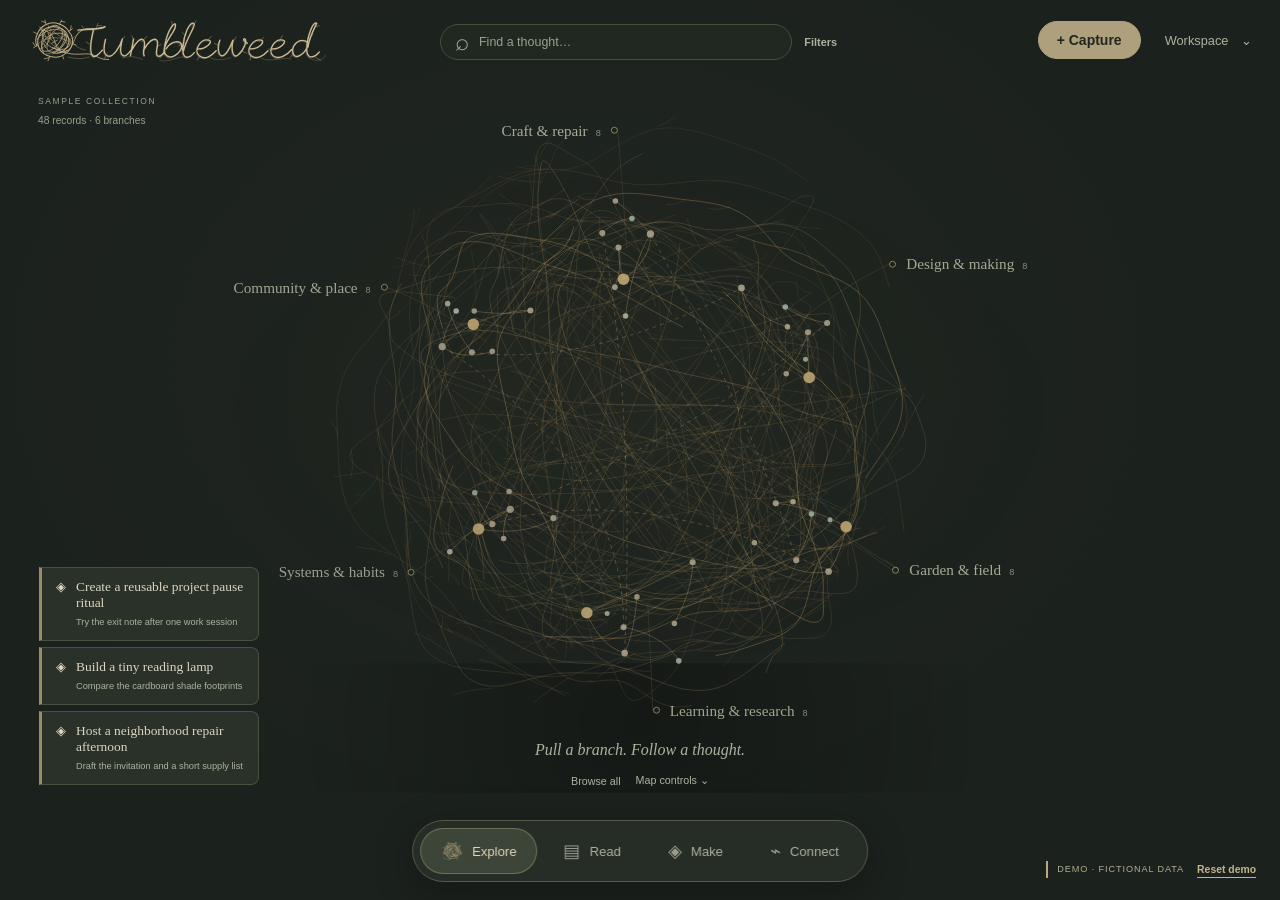
==== commit 7c49f94d: "Rotate graph drags and momentum around screen axes after any twist" ====
--- a/docs/index.html
+++ b/docs/index.html
@@ -1,5 +1,5 @@
 <!doctype html>
-<html lang="en"><head><meta charset="utf-8"><meta name="viewport" content="width=device-width,initial-scale=1"><title>Tumbleweed · Live demo</title><meta name="description" content="A living knowledge base with projects built in. Explore fictional records, gather ideas, and make something of them."><meta http-equiv="Content-Security-Policy" content="default-src 'self'; script-src 'self'; style-src 'self' 'unsafe-inline'; img-src 'self' data:; connect-src 'self'; object-src 'none'; base-uri 'none'"><link rel="icon" href="./favicon.svg?v=6e4d6adffa44"><link rel="stylesheet" href="./style.css?v=34fdeae2af04"><link rel="stylesheet" href="./specimen.css?v=c335b83e8648"><script src="./graph.js?v=e2f78379122f" defer></script><script src="./catalog.js?v=46ac04d624d8" defer></script><script src="./specimen.js?v=7e2a09590782" defer></script><script src="./demo-data.js?v=1d10bc9bbd48" defer></script><script src="./demo-model.js?v=5eaa20c61fe5" defer></script><script src="./demo-store.js?v=4294a35362fd" defer></script><script src="./app.js?v=b51d8ba93699" defer></script><script src="./demo-ui.js?v=cdccc9f09091" defer></script><link rel="stylesheet" href="./demo.css?v=04e514be0153"><script src="./context.js?v=81ff64c60347" defer></script><script src="./context-ui.js?v=6c9d27a02989" defer></script><link rel="stylesheet" href="./context.css?v=02a51be230de"></head>
+<html lang="en"><head><meta charset="utf-8"><meta name="viewport" content="width=device-width,initial-scale=1"><title>Tumbleweed · Live demo</title><meta name="description" content="A living knowledge base with projects built in. Explore fictional records, gather ideas, and make something of them."><meta http-equiv="Content-Security-Policy" content="default-src 'self'; script-src 'self'; style-src 'self' 'unsafe-inline'; img-src 'self' data:; connect-src 'self'; object-src 'none'; base-uri 'none'"><link rel="icon" href="./favicon.svg?v=6e4d6adffa44"><link rel="stylesheet" href="./style.css?v=34fdeae2af04"><link rel="stylesheet" href="./specimen.css?v=c335b83e8648"><script src="./graph.js?v=81a4c8a360d1" defer></script><script src="./catalog.js?v=46ac04d624d8" defer></script><script src="./specimen.js?v=7e2a09590782" defer></script><script src="./demo-data.js?v=1d10bc9bbd48" defer></script><script src="./demo-model.js?v=5eaa20c61fe5" defer></script><script src="./demo-store.js?v=4294a35362fd" defer></script><script src="./app.js?v=b51d8ba93699" defer></script><script src="./demo-ui.js?v=cdccc9f09091" defer></script><link rel="stylesheet" href="./demo.css?v=04e514be0153"><script src="./context.js?v=81ff64c60347" defer></script><script src="./context-ui.js?v=6c9d27a02989" defer></script><link rel="stylesheet" href="./context.css?v=02a51be230de"></head>
 <body>
 <div class="shell">
  <aside class="sidebar"><button id="menu-toggle" aria-label="Toggle navigation" aria-expanded="false">☰</button><a class="brand" href="#graph" aria-label="Tumbleweed — explore knowledge"><svg class="brand-wordmark" aria-hidden="true" focusable="false" xmlns="http://www.w3.org/2000/svg" viewBox="0 0 480 90" fill="none">
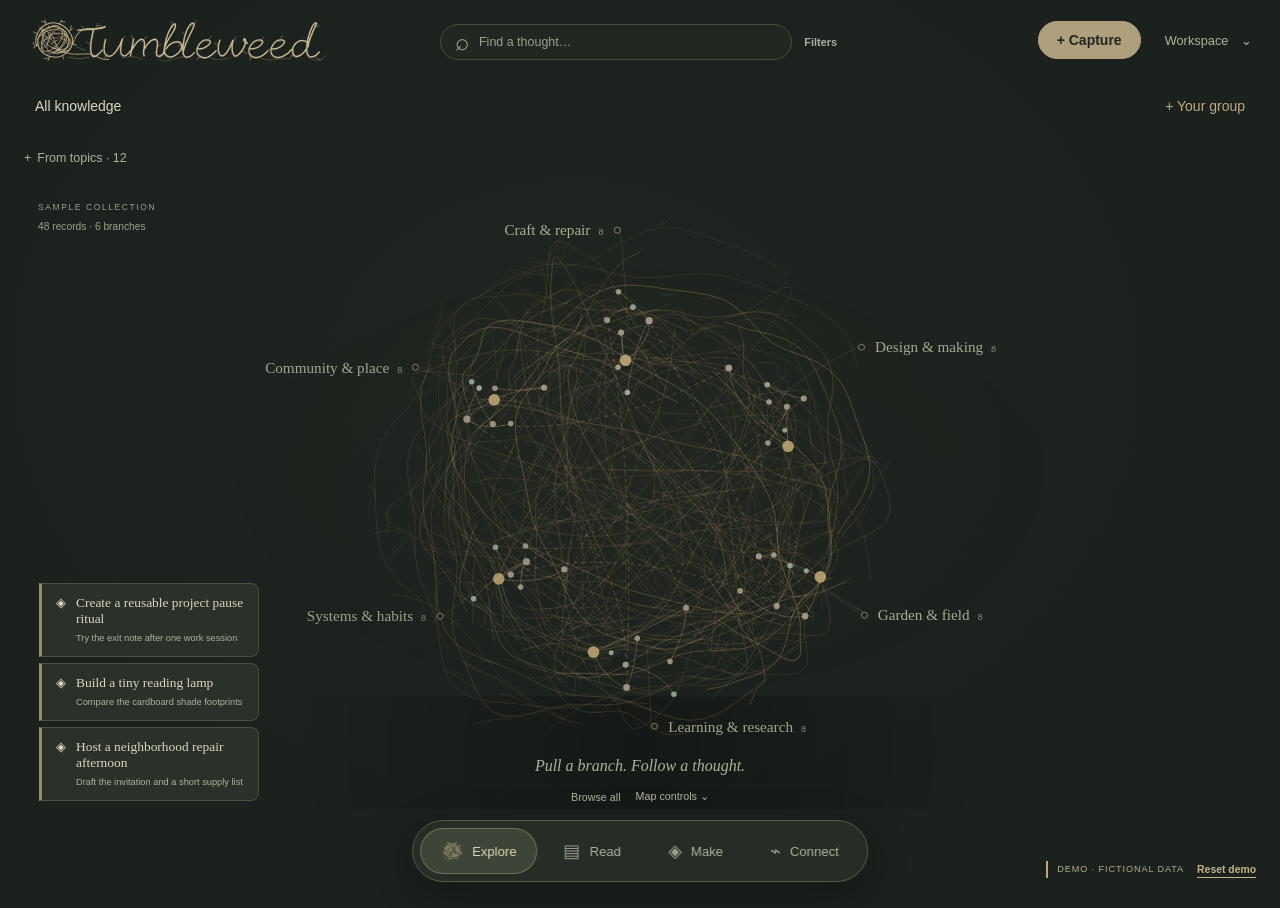
==== commit cfa75307: "Add focused collection and topic tumbleweeds with editable overlapping groups" ====
--- a/docs/index.html
+++ b/docs/index.html
@@ -1,5 +1,5 @@
 <!doctype html>
-<html lang="en"><head><meta charset="utf-8"><meta name="viewport" content="width=device-width,initial-scale=1"><title>Tumbleweed · Live demo</title><meta name="description" content="A living knowledge base with projects built in. Explore fictional records, gather ideas, and make something of them."><meta http-equiv="Content-Security-Policy" content="default-src 'self'; script-src 'self'; style-src 'self' 'unsafe-inline'; img-src 'self' data:; connect-src 'self'; object-src 'none'; base-uri 'none'"><link rel="icon" href="./favicon.svg?v=6e4d6adffa44"><link rel="stylesheet" href="./style.css?v=34fdeae2af04"><link rel="stylesheet" href="./specimen.css?v=c335b83e8648"><script src="./graph.js?v=81a4c8a360d1" defer></script><script src="./catalog.js?v=46ac04d624d8" defer></script><script src="./specimen.js?v=7e2a09590782" defer></script><script src="./demo-data.js?v=1d10bc9bbd48" defer></script><script src="./demo-model.js?v=5eaa20c61fe5" defer></script><script src="./demo-store.js?v=4294a35362fd" defer></script><script src="./app.js?v=b51d8ba93699" defer></script><script src="./demo-ui.js?v=cdccc9f09091" defer></script><link rel="stylesheet" href="./demo.css?v=04e514be0153"><script src="./context.js?v=81ff64c60347" defer></script><script src="./context-ui.js?v=6c9d27a02989" defer></script><link rel="stylesheet" href="./context.css?v=02a51be230de"></head>
+<html lang="en"><head><meta charset="utf-8"><meta name="viewport" content="width=device-width,initial-scale=1"><title>Tumbleweed · Live demo</title><meta name="description" content="A living knowledge base with projects built in. Explore fictional records, gather ideas, and make something of them."><meta http-equiv="Content-Security-Policy" content="default-src 'self'; script-src 'self'; style-src 'self' 'unsafe-inline'; img-src 'self' data:; connect-src 'self'; object-src 'none'; base-uri 'none'"><link rel="icon" href="./favicon.svg?v=6e4d6adffa44"><link rel="stylesheet" href="./style.css?v=34fdeae2af04"><link rel="stylesheet" href="./specimen.css?v=c335b83e8648"><script src="./graph.js?v=81a4c8a360d1" defer></script><script src="./catalog.js?v=46ac04d624d8" defer></script><script src="./specimen.js?v=c3fe5d5edae3" defer></script><script src="./demo-data.js?v=1d10bc9bbd48" defer></script><script src="./demo-model.js?v=4bcf160c7e73" defer></script><script src="./demo-store.js?v=4294a35362fd" defer></script><script src="./app.js?v=b8a5ed5a7eaf" defer></script><script src="./demo-ui.js?v=cdccc9f09091" defer></script><link rel="stylesheet" href="./demo.css?v=04e514be0153"><script src="./context.js?v=81ff64c60347" defer></script><script src="./context-ui.js?v=6c9d27a02989" defer></script><link rel="stylesheet" href="./context.css?v=290ebf5233b8"></head>
 <body>
 <div class="shell">
  <aside class="sidebar"><button id="menu-toggle" aria-label="Toggle navigation" aria-expanded="false">☰</button><a class="brand" href="#graph" aria-label="Tumbleweed — explore knowledge"><svg class="brand-wordmark" aria-hidden="true" focusable="false" xmlns="http://www.w3.org/2000/svg" viewBox="0 0 480 90" fill="none">
--- a/docs/context.css
+++ b/docs/context.css
@@ -85,4 +85,24 @@
 
 @media(min-width:761px){.specimen-table.unfolded .project-bookmarks{display:none}}
 #backup-download{max-width:32rem}
+#group-dialog{width:min(640px,calc(100vw - 28px));max-height:85dvh;overflow:auto}
+#group-members{max-height:35dvh;overflow:auto;border-block:1px solid var(--line);margin:12px 0}
+#group-members label{display:flex;align-items:center;gap:12px;min-height:48px;padding:9px 4px;margin:0;border-bottom:1px solid var(--line);cursor:pointer}
+#group-members input{width:20px;height:20px;flex-shrink:0}
+#group-members small{display:block;color:var(--muted);font-size:.75rem;margin-top:4px}
+.group-pagination{display:flex;justify-content:space-between;align-items:center}
+.weed-path{display:flex;flex-direction:row;gap:8px;align-items:center;flex-wrap:wrap;padding:4px 0 8px;font-size:.8rem;color:var(--muted)}
+.weed-path button{min-height:44px;background:transparent;border:1px solid transparent;padding:7px 10px;color:var(--ink)}
+.weed-path button:hover{border-color:var(--line)}
+#new-weed-group{margin-left:auto;color:var(--amber)}
+.weed-groups{display:flex;gap:18px;flex-wrap:wrap;margin:0 0 6px;font-size:.78rem;color:var(--muted)}
+.weed-groups summary{min-height:44px;display:flex;align-items:center;cursor:pointer;gap:6px}
+.weed-groups summary:before{content:'+';color:var(--amber)}
+.weed-groups details[open] summary:before{content:'−'}
+.weed-groups details>div{display:flex;flex-wrap:wrap;gap:6px;max-height:190px;overflow:auto;padding-bottom:12px}
+.weed-groups button{min-height:44px;border-color:var(--line);border-radius:24px;padding:8px 13px;background:var(--surface)}
+.weed-groups small{margin-left:6px;color:var(--muted)}
+@media(max-width:760px){.weed-path{font-size:.74rem;gap:3px}.weed-path button{padding-inline:7px}.weed-groups{gap:12px}#new-weed-group{margin-left:0}#group-members{max-height:32dvh}}
 #backup-download a[download]{display:inline-flex;align-items:center;min-height:44px;padding:12px 18px;background:#c2b18a;color:#20271f;border-radius:24px;text-decoration:none;font-weight:600}
+
+@media(min-width:761px){.weed-path~.specimen-table{height:calc(100dvh - 270px);min-height:540px}}
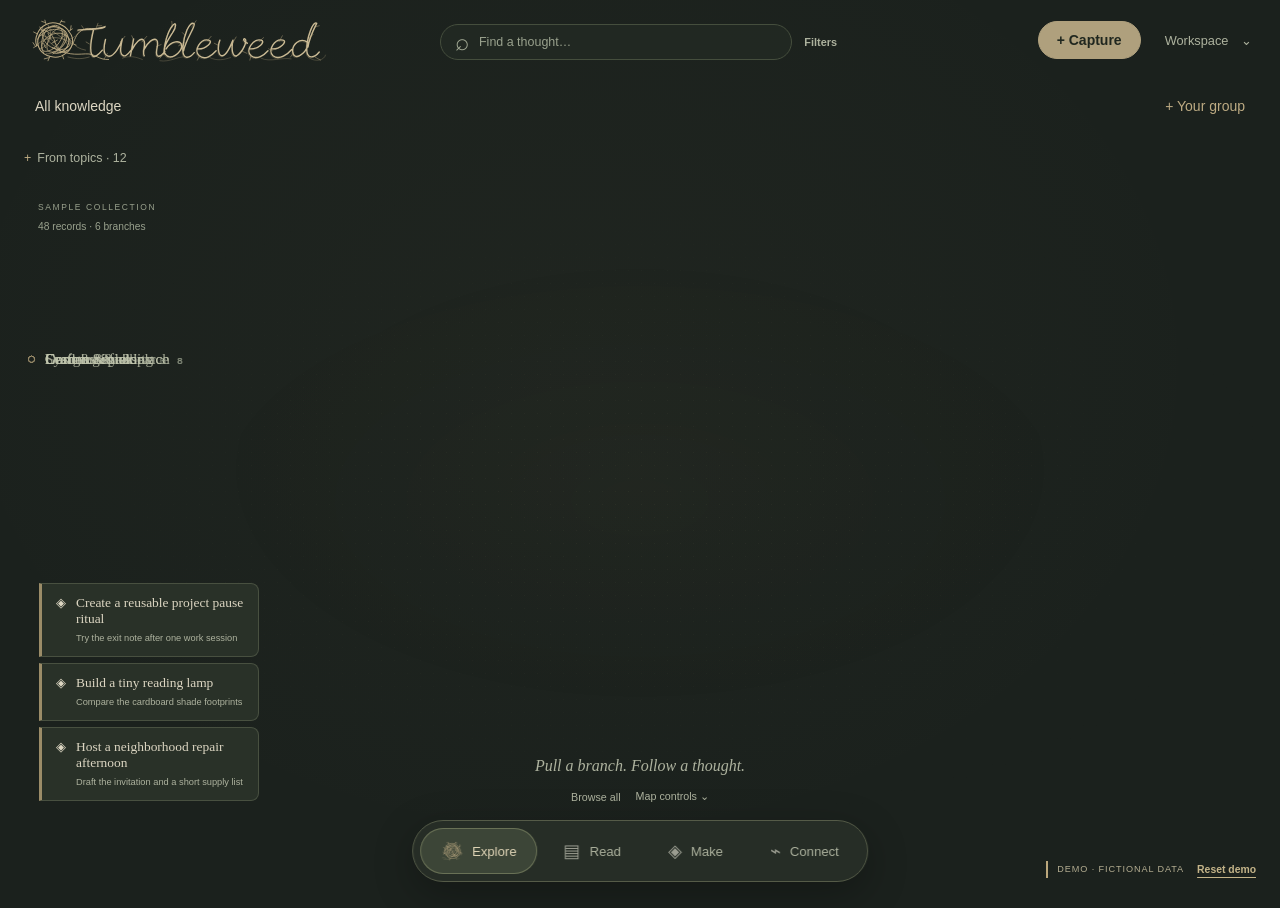
==== commit f1d5962c: "Keep branch context visible and connect focused groups with sparse outward strands" ====
--- a/docs/index.html
+++ b/docs/index.html
@@ -1,5 +1,5 @@
 <!doctype html>
-<html lang="en"><head><meta charset="utf-8"><meta name="viewport" content="width=device-width,initial-scale=1"><title>Tumbleweed · Live demo</title><meta name="description" content="A living knowledge base with projects built in. Explore fictional records, gather ideas, and make something of them."><meta http-equiv="Content-Security-Policy" content="default-src 'self'; script-src 'self'; style-src 'self' 'unsafe-inline'; img-src 'self' data:; connect-src 'self'; object-src 'none'; base-uri 'none'"><link rel="icon" href="./favicon.svg?v=6e4d6adffa44"><link rel="stylesheet" href="./style.css?v=34fdeae2af04"><link rel="stylesheet" href="./specimen.css?v=c335b83e8648"><script src="./graph.js?v=81a4c8a360d1" defer></script><script src="./catalog.js?v=46ac04d624d8" defer></script><script src="./specimen.js?v=c3fe5d5edae3" defer></script><script src="./demo-data.js?v=1d10bc9bbd48" defer></script><script src="./demo-model.js?v=4bcf160c7e73" defer></script><script src="./demo-store.js?v=4294a35362fd" defer></script><script src="./app.js?v=b8a5ed5a7eaf" defer></script><script src="./demo-ui.js?v=cdccc9f09091" defer></script><link rel="stylesheet" href="./demo.css?v=04e514be0153"><script src="./context.js?v=81ff64c60347" defer></script><script src="./context-ui.js?v=6c9d27a02989" defer></script><link rel="stylesheet" href="./context.css?v=290ebf5233b8"></head>
+<html lang="en"><head><meta charset="utf-8"><meta name="viewport" content="width=device-width,initial-scale=1"><title>Tumbleweed · Live demo</title><meta name="description" content="A living knowledge base with projects built in. Explore fictional records, gather ideas, and make something of them."><meta http-equiv="Content-Security-Policy" content="default-src 'self'; script-src 'self'; style-src 'self' 'unsafe-inline'; img-src 'self' data:; connect-src 'self'; object-src 'none'; base-uri 'none'"><link rel="icon" href="./favicon.svg?v=6e4d6adffa44"><link rel="stylesheet" href="./style.css?v=34fdeae2af04"><link rel="stylesheet" href="./specimen.css?v=c335b83e8648"><script src="./graph.js?v=dd479fc86132" defer></script><script src="./catalog.js?v=46ac04d624d8" defer></script><script src="./specimen.js?v=c98fcd94771b" defer></script><script src="./demo-data.js?v=1d10bc9bbd48" defer></script><script src="./demo-model.js?v=4bcf160c7e73" defer></script><script src="./demo-store.js?v=4294a35362fd" defer></script><script src="./app.js?v=b8a5ed5a7eaf" defer></script><script src="./demo-ui.js?v=cdccc9f09091" defer></script><link rel="stylesheet" href="./demo.css?v=04e514be0153"><script src="./context.js?v=81ff64c60347" defer></script><script src="./context-ui.js?v=6c9d27a02989" defer></script><link rel="stylesheet" href="./context.css?v=fcbaa0c8ac73"></head>
 <body>
 <div class="shell">
  <aside class="sidebar"><button id="menu-toggle" aria-label="Toggle navigation" aria-expanded="false">☰</button><a class="brand" href="#graph" aria-label="Tumbleweed — explore knowledge"><svg class="brand-wordmark" aria-hidden="true" focusable="false" xmlns="http://www.w3.org/2000/svg" viewBox="0 0 480 90" fill="none">
--- a/docs/context.css
+++ b/docs/context.css
@@ -106,3 +106,18 @@
 #backup-download a[download]{display:inline-flex;align-items:center;min-height:44px;padding:12px 18px;background:#c2b18a;color:#20271f;border-radius:24px;text-decoration:none;font-weight:600}
 
 @media(min-width:761px){.weed-path~.specimen-table{height:calc(100dvh - 270px);min-height:540px}}
+
+/* Enter a branch without moving its touch targets beneath the user's finger. */
+.weed-location-note{display:flex;align-items:center;gap:14px;flex-wrap:wrap;margin:0 0 8px;color:var(--muted);font-size:.74rem}
+.weed-location-note button{background:transparent;border-color:var(--line);min-height:44px;border-radius:24px;color:var(--ink)}
+.weed-path{scroll-margin-top:12px}
+.weed-arriving .graph-stage{animation:weed-arrival .28s ease-out}
+@keyframes weed-arrival{from{opacity:.25}to{opacity:1}}
+@media(prefers-reduced-motion:reduce){.weed-arriving .graph-stage{animation:none}}
+@media(min-width:761px){.weed-location-note~.specimen-table{height:calc(100dvh - 320px)}}
+
+.outside-branches button{position:absolute;transform:translateX(-50%);z-index:125;width:calc(33.333% - 8px);max-width:160px;min-height:44px;padding:4px 6px;background:rgba(24,26,27,.88);border:1px solid var(--line);border-radius:12px;color:var(--ink);font-size:.72rem;line-height:1.2;touch-action:none}
+.outside-branches button span{display:block;overflow:hidden;text-overflow:ellipsis;white-space:nowrap}
+.outside-branches button small{display:block;color:var(--muted);font-size:.65rem;margin-top:3px}
+
+.has-outside .specimen-mark{display:none}
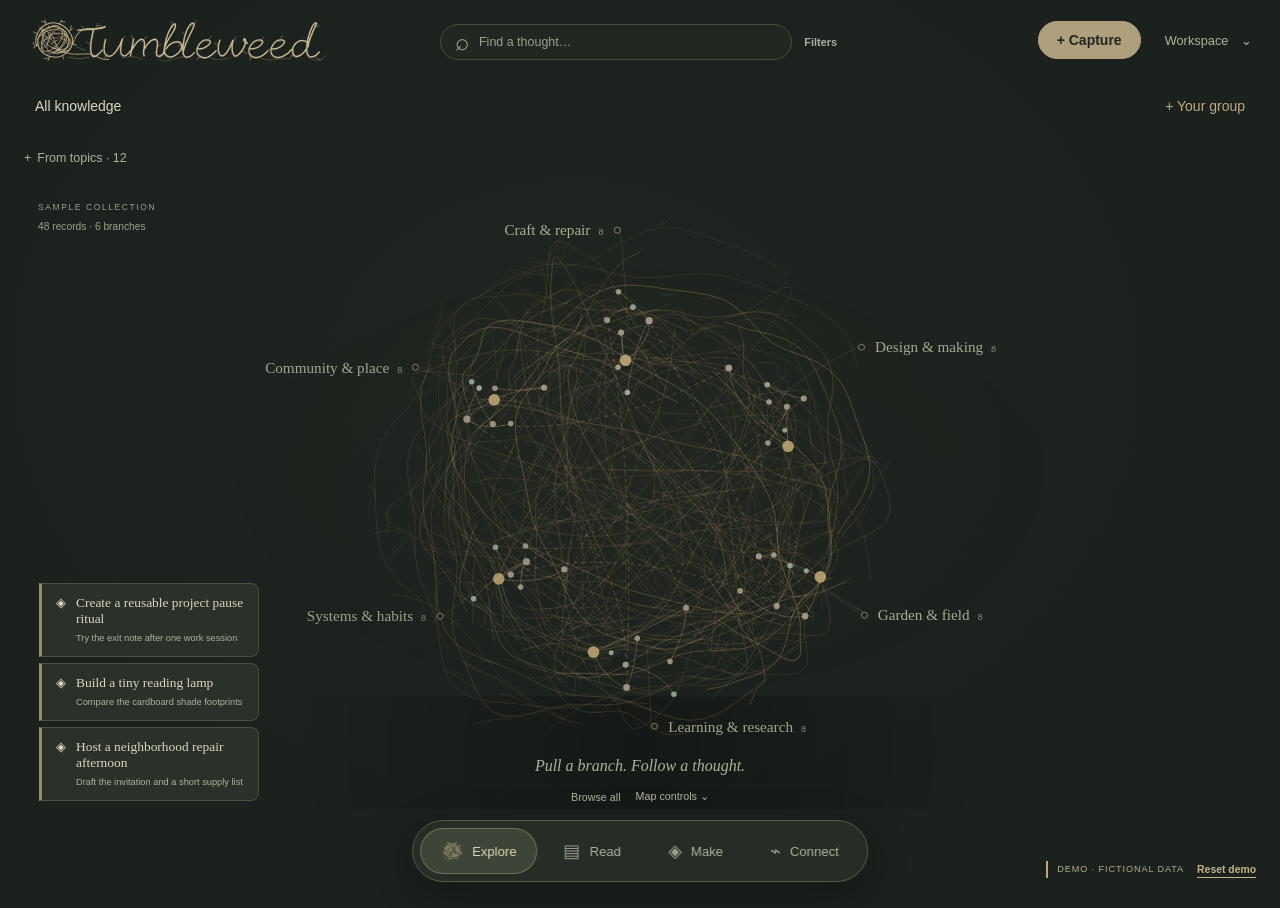
==== commit 32cc7bd5: "Simplify focused exploration to one tumbleweed and breadcrumb navigation" ====
--- a/docs/index.html
+++ b/docs/index.html
@@ -1,5 +1,5 @@
 <!doctype html>
-<html lang="en"><head><meta charset="utf-8"><meta name="viewport" content="width=device-width,initial-scale=1"><title>Tumbleweed · Live demo</title><meta name="description" content="A living knowledge base with projects built in. Explore fictional records, gather ideas, and make something of them."><meta http-equiv="Content-Security-Policy" content="default-src 'self'; script-src 'self'; style-src 'self' 'unsafe-inline'; img-src 'self' data:; connect-src 'self'; object-src 'none'; base-uri 'none'"><link rel="icon" href="./favicon.svg?v=6e4d6adffa44"><link rel="stylesheet" href="./style.css?v=34fdeae2af04"><link rel="stylesheet" href="./specimen.css?v=c335b83e8648"><script src="./graph.js?v=dd479fc86132" defer></script><script src="./catalog.js?v=46ac04d624d8" defer></script><script src="./specimen.js?v=c98fcd94771b" defer></script><script src="./demo-data.js?v=1d10bc9bbd48" defer></script><script src="./demo-model.js?v=4bcf160c7e73" defer></script><script src="./demo-store.js?v=4294a35362fd" defer></script><script src="./app.js?v=b8a5ed5a7eaf" defer></script><script src="./demo-ui.js?v=cdccc9f09091" defer></script><link rel="stylesheet" href="./demo.css?v=04e514be0153"><script src="./context.js?v=81ff64c60347" defer></script><script src="./context-ui.js?v=6c9d27a02989" defer></script><link rel="stylesheet" href="./context.css?v=fcbaa0c8ac73"></head>
+<html lang="en"><head><meta charset="utf-8"><meta name="viewport" content="width=device-width,initial-scale=1"><title>Tumbleweed · Live demo</title><meta name="description" content="A living knowledge base with projects built in. Explore fictional records, gather ideas, and make something of them."><meta http-equiv="Content-Security-Policy" content="default-src 'self'; script-src 'self'; style-src 'self' 'unsafe-inline'; img-src 'self' data:; connect-src 'self'; object-src 'none'; base-uri 'none'"><link rel="icon" href="./favicon.svg?v=6e4d6adffa44"><link rel="stylesheet" href="./style.css?v=34fdeae2af04"><link rel="stylesheet" href="./specimen.css?v=c335b83e8648"><script src="./graph.js?v=8c680c98e57a" defer></script><script src="./catalog.js?v=46ac04d624d8" defer></script><script src="./specimen.js?v=101de4e522eb" defer></script><script src="./demo-data.js?v=1d10bc9bbd48" defer></script><script src="./demo-model.js?v=4bcf160c7e73" defer></script><script src="./demo-store.js?v=4294a35362fd" defer></script><script src="./app.js?v=b8a5ed5a7eaf" defer></script><script src="./demo-ui.js?v=cdccc9f09091" defer></script><link rel="stylesheet" href="./demo.css?v=04e514be0153"><script src="./context.js?v=81ff64c60347" defer></script><script src="./context-ui.js?v=6c9d27a02989" defer></script><link rel="stylesheet" href="./context.css?v=039c38ff19a2"></head>
 <body>
 <div class="shell">
  <aside class="sidebar"><button id="menu-toggle" aria-label="Toggle navigation" aria-expanded="false">☰</button><a class="brand" href="#graph" aria-label="Tumbleweed — explore knowledge"><svg class="brand-wordmark" aria-hidden="true" focusable="false" xmlns="http://www.w3.org/2000/svg" viewBox="0 0 480 90" fill="none">
--- a/docs/context.css
+++ b/docs/context.css
@@ -108,16 +108,9 @@
 @media(min-width:761px){.weed-path~.specimen-table{height:calc(100dvh - 270px);min-height:540px}}
 
 /* Enter a branch without moving its touch targets beneath the user's finger. */
-.weed-location-note{display:flex;align-items:center;gap:14px;flex-wrap:wrap;margin:0 0 8px;color:var(--muted);font-size:.74rem}
-.weed-location-note button{background:transparent;border-color:var(--line);min-height:44px;border-radius:24px;color:var(--ink)}
 .weed-path{scroll-margin-top:12px}
 .weed-arriving .graph-stage{animation:weed-arrival .28s ease-out}
 @keyframes weed-arrival{from{opacity:.25}to{opacity:1}}
 @media(prefers-reduced-motion:reduce){.weed-arriving .graph-stage{animation:none}}
-@media(min-width:761px){.weed-location-note~.specimen-table{height:calc(100dvh - 320px)}}
 
-.outside-branches button{position:absolute;transform:translateX(-50%);z-index:125;width:calc(33.333% - 8px);max-width:160px;min-height:44px;padding:4px 6px;background:rgba(24,26,27,.88);border:1px solid var(--line);border-radius:12px;color:var(--ink);font-size:.72rem;line-height:1.2;touch-action:none}
-.outside-branches button span{display:block;overflow:hidden;text-overflow:ellipsis;white-space:nowrap}
-.outside-branches button small{display:block;color:var(--muted);font-size:.65rem;margin-top:3px}
 
-.has-outside .specimen-mark{display:none}
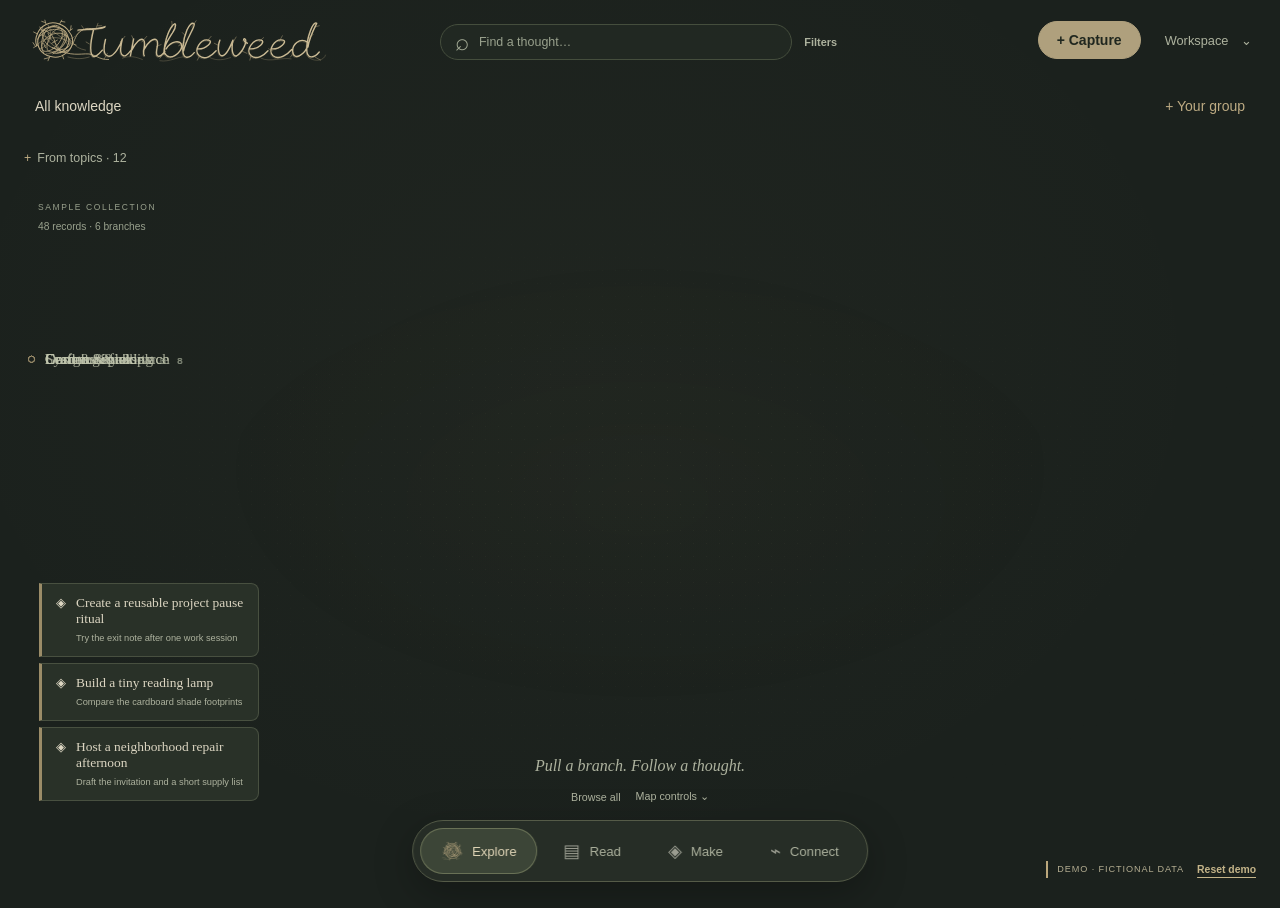
==== commit 934e4ac5: "Remove search suggestion dropdown while keeping scoped keyword search" ====
--- a/docs/index.html
+++ b/docs/index.html
@@ -1,5 +1,5 @@
 <!doctype html>
-<html lang="en"><head><meta charset="utf-8"><meta name="viewport" content="width=device-width,initial-scale=1"><title>Tumbleweed · Live demo</title><meta name="description" content="A living knowledge base with projects built in. Explore fictional records, gather ideas, and make something of them."><meta http-equiv="Content-Security-Policy" content="default-src 'self'; script-src 'self'; style-src 'self' 'unsafe-inline'; img-src 'self' data:; connect-src 'self'; object-src 'none'; base-uri 'none'"><link rel="icon" href="./favicon.svg?v=6e4d6adffa44"><link rel="stylesheet" href="./style.css?v=34fdeae2af04"><link rel="stylesheet" href="./specimen.css?v=c335b83e8648"><script src="./graph.js?v=8c680c98e57a" defer></script><script src="./catalog.js?v=46ac04d624d8" defer></script><script src="./specimen.js?v=101de4e522eb" defer></script><script src="./demo-data.js?v=1d10bc9bbd48" defer></script><script src="./demo-model.js?v=4bcf160c7e73" defer></script><script src="./demo-store.js?v=4294a35362fd" defer></script><script src="./app.js?v=b8a5ed5a7eaf" defer></script><script src="./demo-ui.js?v=cdccc9f09091" defer></script><link rel="stylesheet" href="./demo.css?v=04e514be0153"><script src="./context.js?v=81ff64c60347" defer></script><script src="./context-ui.js?v=6c9d27a02989" defer></script><link rel="stylesheet" href="./context.css?v=039c38ff19a2"></head>
+<html lang="en"><head><meta charset="utf-8"><meta name="viewport" content="width=device-width,initial-scale=1"><title>Tumbleweed · Live demo</title><meta name="description" content="A living knowledge base with projects built in. Explore fictional records, gather ideas, and make something of them."><meta http-equiv="Content-Security-Policy" content="default-src 'self'; script-src 'self'; style-src 'self' 'unsafe-inline'; img-src 'self' data:; connect-src 'self'; object-src 'none'; base-uri 'none'"><link rel="icon" href="./favicon.svg?v=6e4d6adffa44"><link rel="stylesheet" href="./style.css?v=34fdeae2af04"><link rel="stylesheet" href="./specimen.css?v=c335b83e8648"><script src="./graph.js?v=f70b43f252f9" defer></script><script src="./catalog.js?v=46ac04d624d8" defer></script><script src="./specimen.js?v=c8ee6b089e5b" defer></script><script src="./demo-data.js?v=1d10bc9bbd48" defer></script><script src="./demo-model.js?v=4bcf160c7e73" defer></script><script src="./demo-store.js?v=4294a35362fd" defer></script><script src="./app.js?v=cccda82098f4" defer></script><script src="./demo-ui.js?v=cdccc9f09091" defer></script><link rel="stylesheet" href="./demo.css?v=04e514be0153"><script src="./context.js?v=81ff64c60347" defer></script><script src="./context-ui.js?v=6c9d27a02989" defer></script><link rel="stylesheet" href="./context.css?v=41fc2c2291ce"></head>
 <body>
 <div class="shell">
  <aside class="sidebar"><button id="menu-toggle" aria-label="Toggle navigation" aria-expanded="false">☰</button><a class="brand" href="#graph" aria-label="Tumbleweed — explore knowledge"><svg class="brand-wordmark" aria-hidden="true" focusable="false" xmlns="http://www.w3.org/2000/svg" viewBox="0 0 480 90" fill="none">
--- a/docs/context.css
+++ b/docs/context.css
@@ -107,10 +107,10 @@
 
 @media(min-width:761px){.weed-path~.specimen-table{height:calc(100dvh - 270px);min-height:540px}}
 
-/* Enter a branch without moving its touch targets beneath the user's finger. */
 .weed-path{scroll-margin-top:12px}
-.weed-arriving .graph-stage{animation:weed-arrival .28s ease-out}
-@keyframes weed-arrival{from{opacity:.25}to{opacity:1}}
-@media(prefers-reduced-motion:reduce){.weed-arriving .graph-stage{animation:none}}
 
 
+
+.search-scope{margin:0 0 12px;padding:8px 12px;border-left:2px solid var(--line);color:var(--muted);font-size:.8rem;overflow-wrap:anywhere}.search-scope[hidden]{display:none}
+
+@media(min-width:761px){.search-scope:not([hidden])+#content .specimen-table{height:calc(100dvh - 320px);min-height:460px}}
